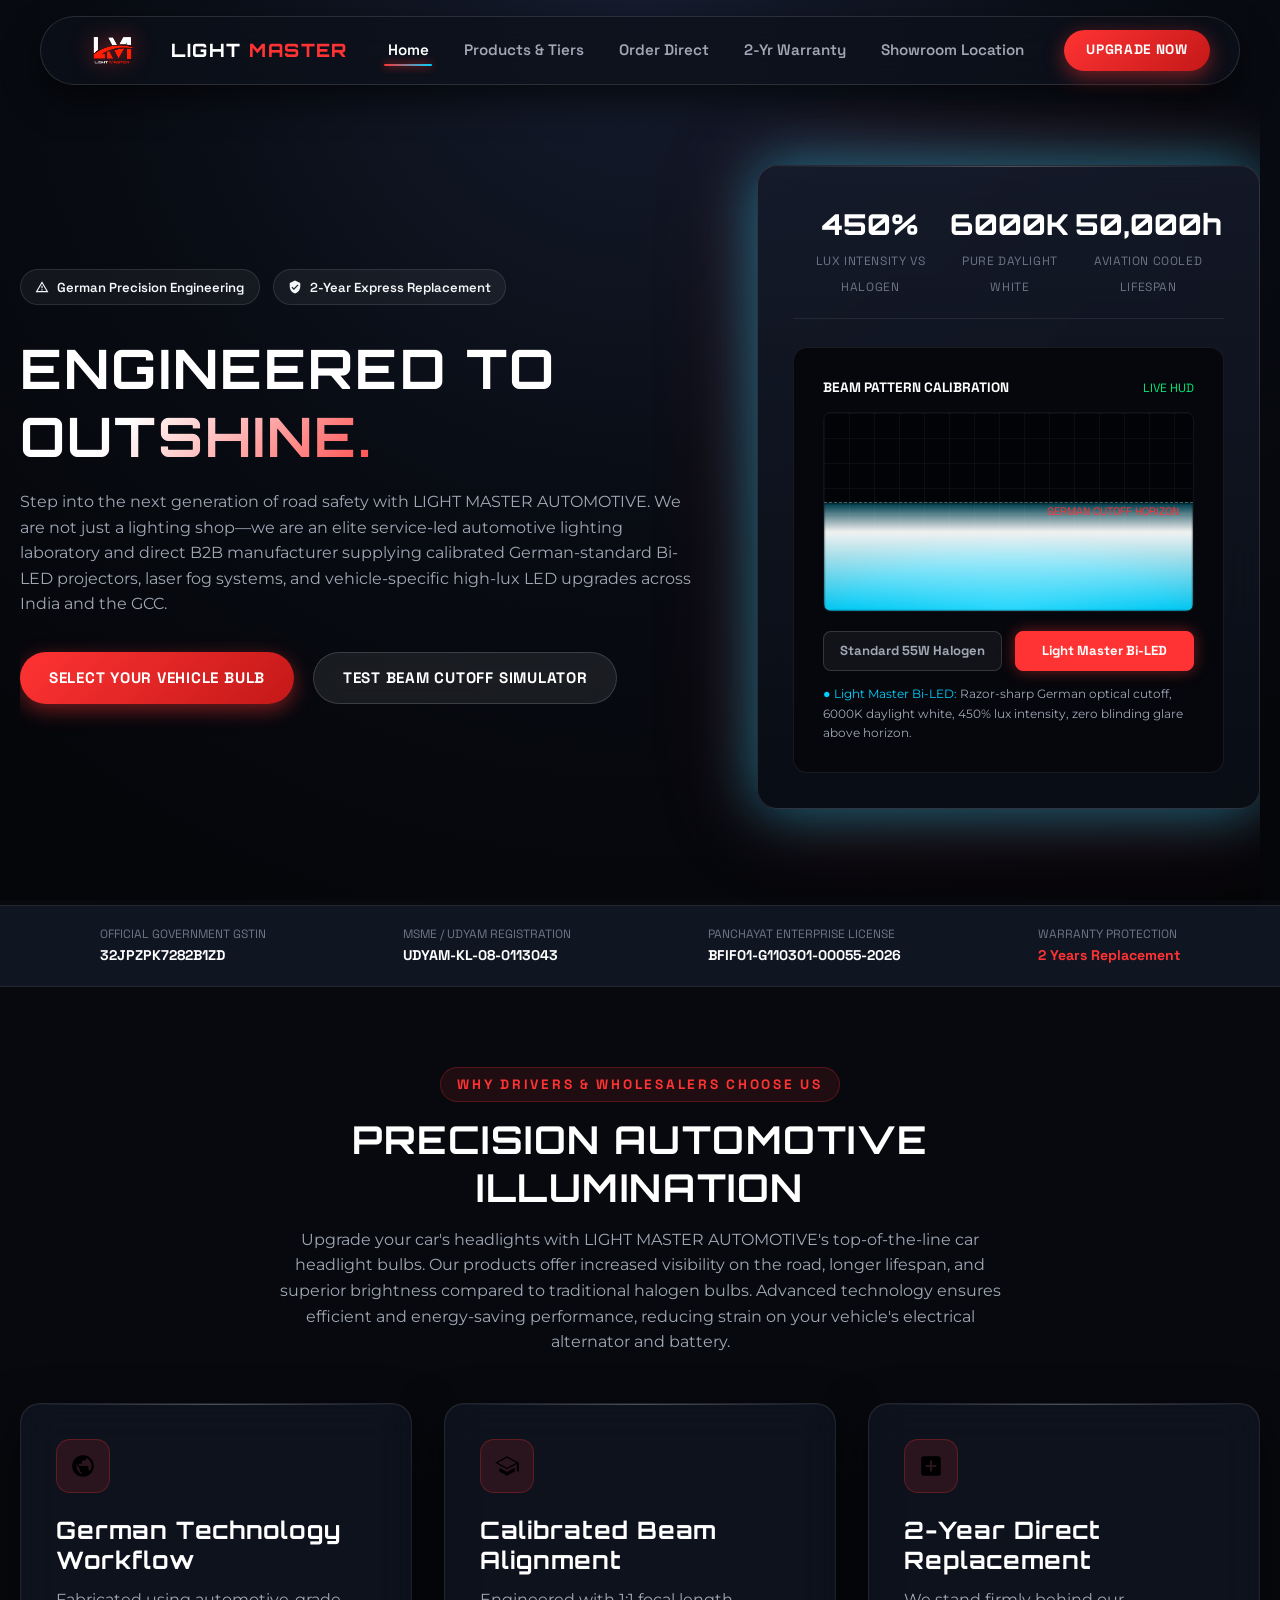
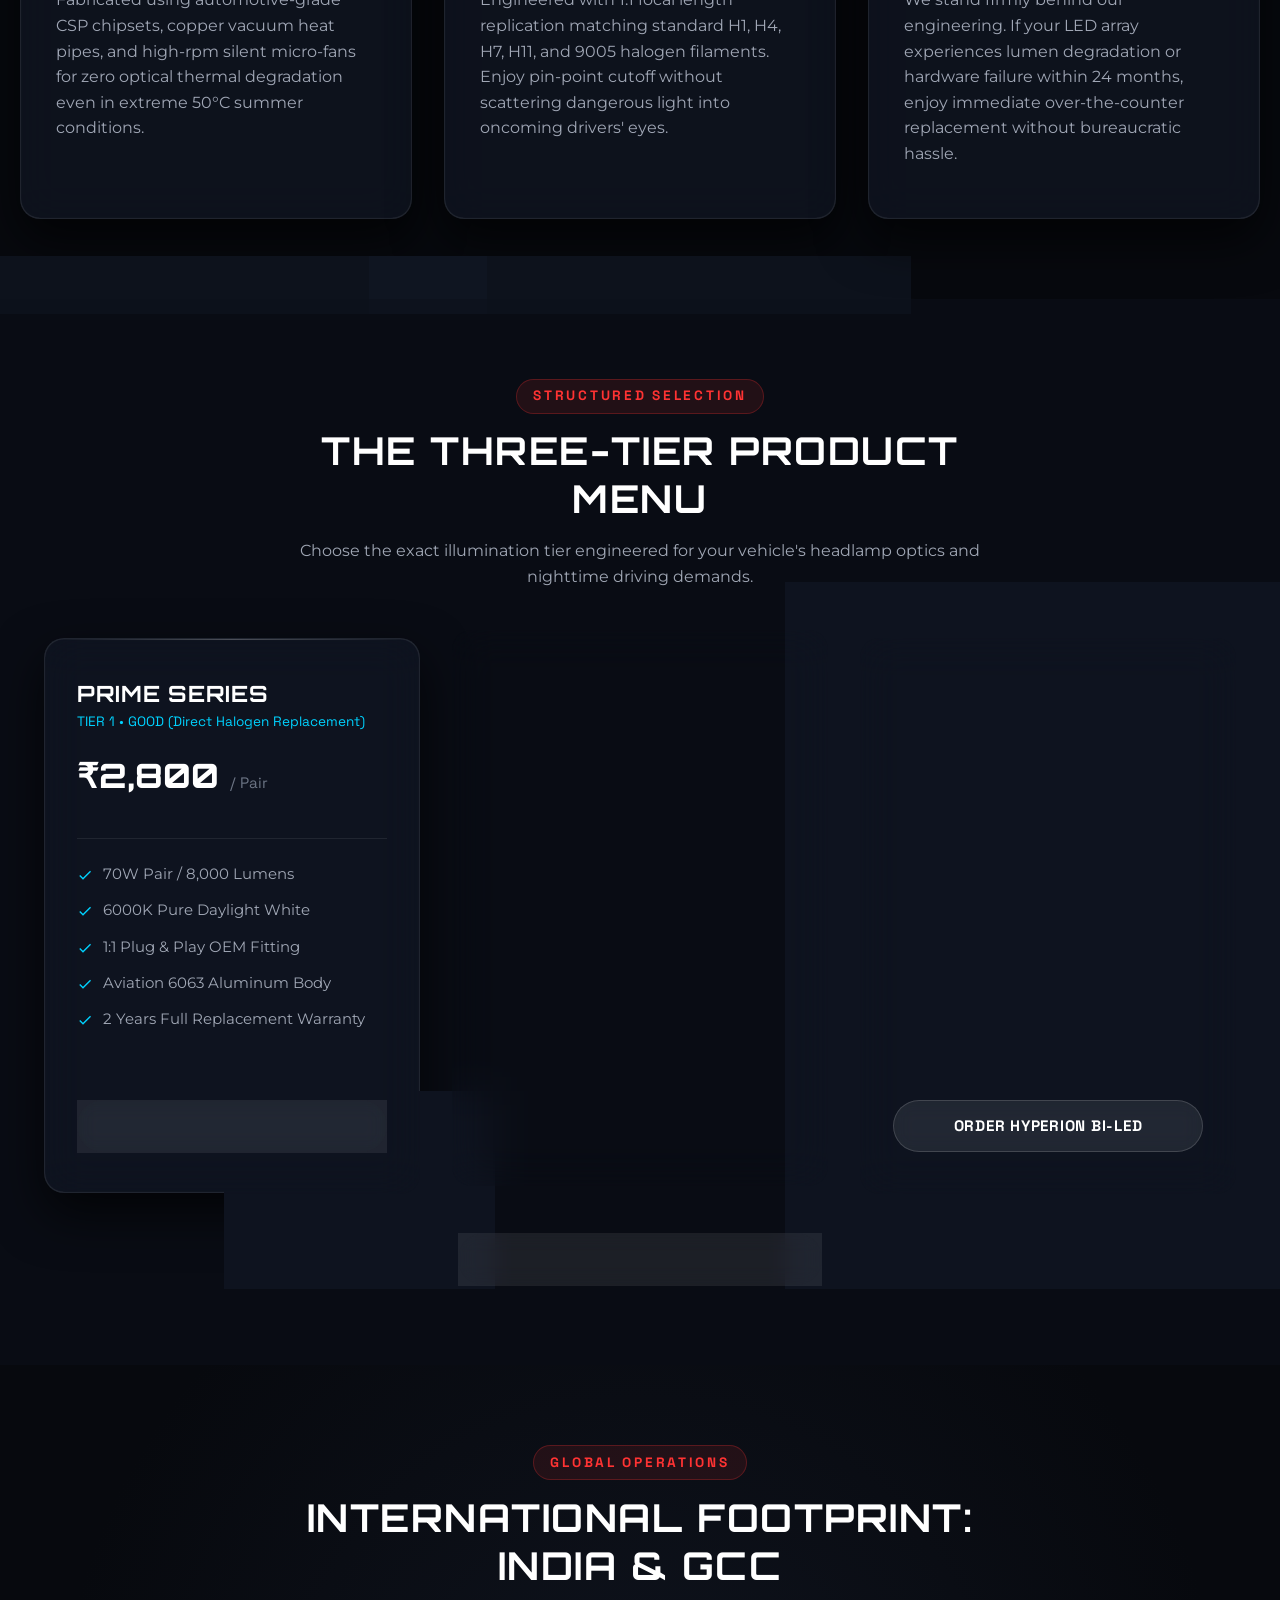
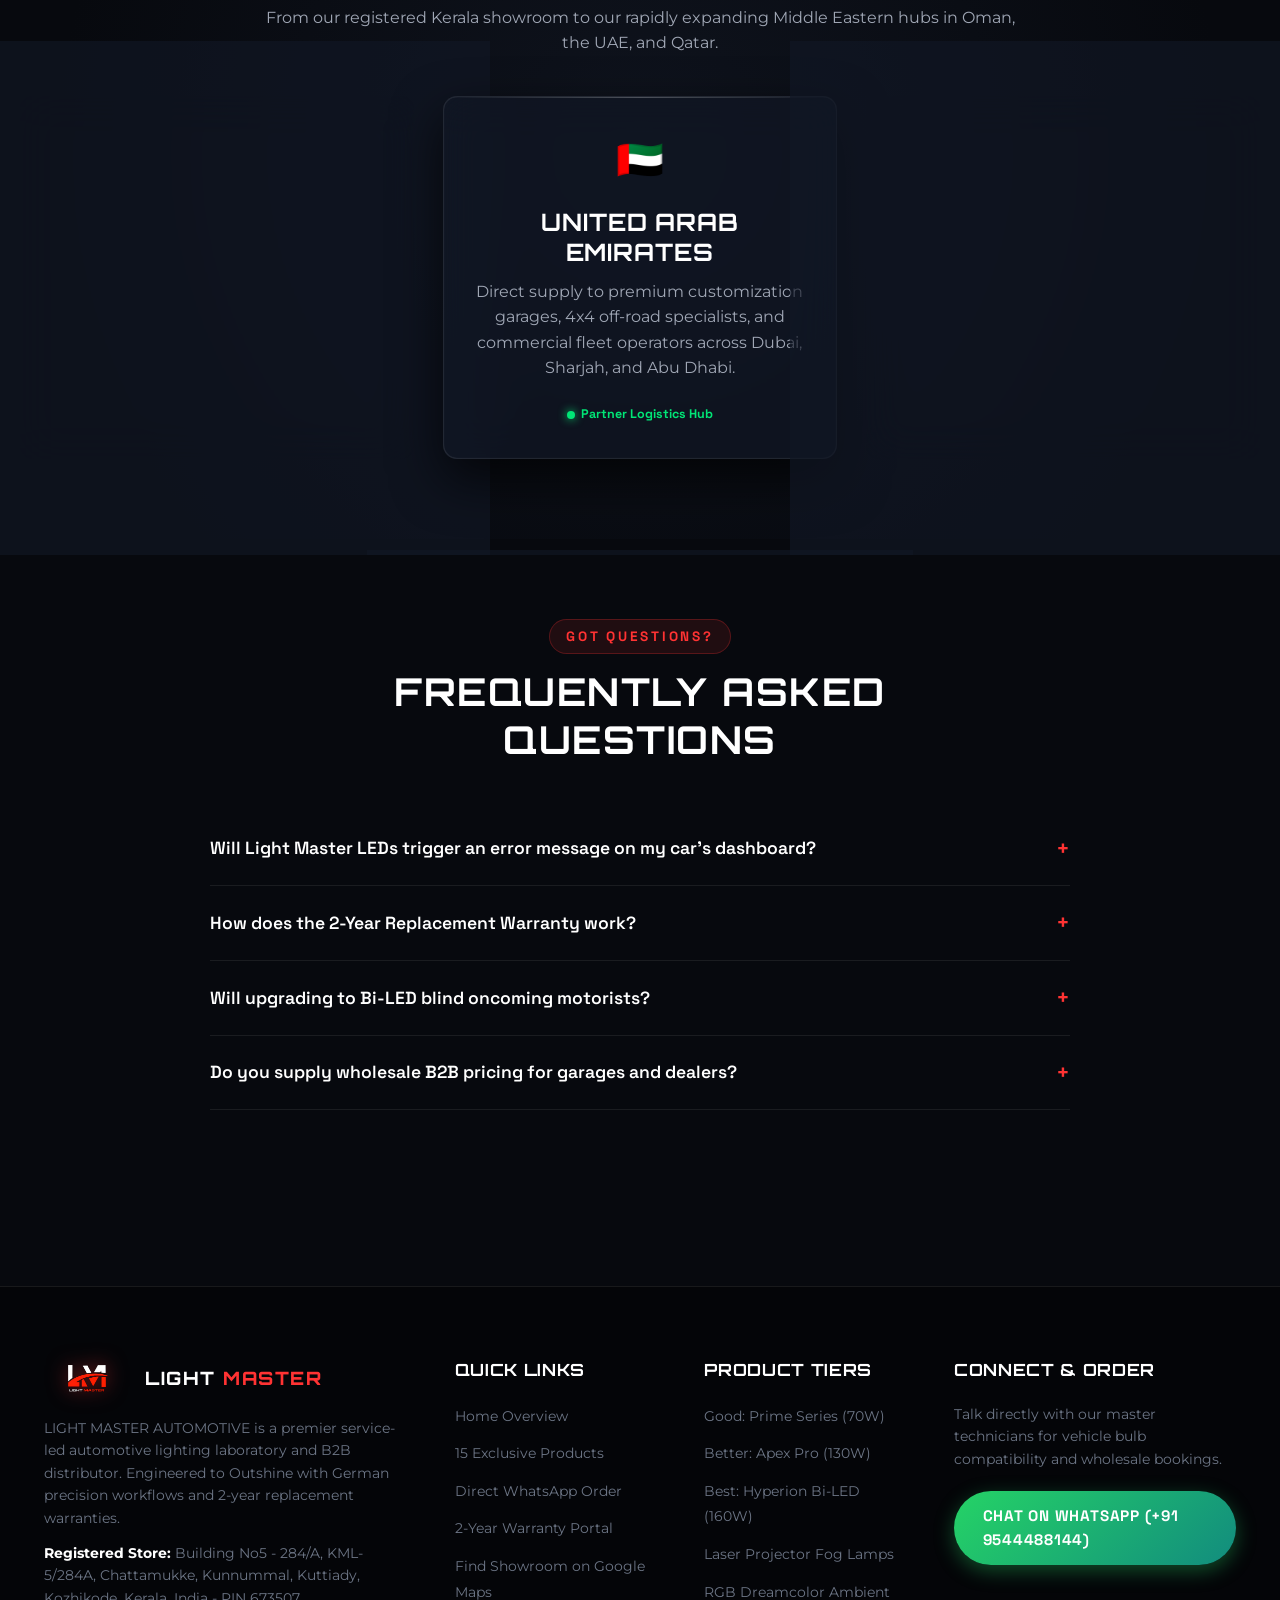
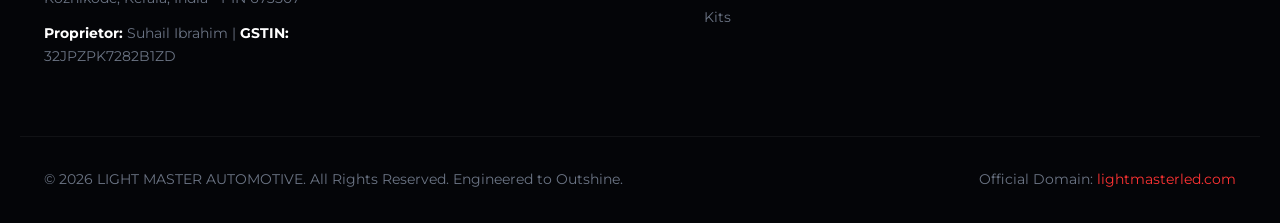
==== index.html @ 0c8bbb35 "Add files via upload" ====
<!DOCTYPE html>
<html lang="en">
<head>
  <meta charset="UTF-8">
  <meta name="viewport" content="width=device-width, initial-scale=1.0">
  <title>Light Master Automotive | German Tech LED Headlights</title>
  <meta name="description" content="Light Master Automotive: German engineered Bi-LED headlights, projector fog lamps, and premium LED upgrades with 2-year replacement warranty. India & GCC.">
  <link rel="canonical" href="https://lightmasterled.com/">
  
  <!-- Open Graph / Meta -->
  <meta property="og:type" content="website">
  <meta property="og:url" content="https://lightmasterled.com/">
  <meta property="og:title" content="Light Master Automotive | German Tech LED Headlights">
  <meta property="og:description" content="Engineered to Outshine: Premium Bi-LED projectors, laser fog lamps, and automotive lighting showroom. 2-Year replacement warranty.">
  <meta property="og:image" content="images/logo.png">

  <!-- Schema.org AutomotiveBusiness JSON-LD -->
  <script type="application/ld+json">
  {
    "@context": "https://schema.org",
    "@type": "AutoPartsStore",
    "name": "Light Master Automotive",
    "image": "https://lightmasterled.com/images/logo.png",
    "@id": "https://lightmasterled.com/",
    "url": "https://lightmasterled.com/",
    "telephone": "+919544488144",
    "priceRange": "₹₹",
    "address": {
      "@type": "PostalAddress",
      "streetAddress": "Building No5 - 284/A, KML-5/284A, Chattamukke, Kunnummal",
      "addressLocality": "Kuttiady, Kozhikode",
      "addressRegion": "Kerala",
      "postalCode": "673507",
      "addressCountry": "IN"
    },
    "geo": {
      "@type": "GeoCoordinates",
      "latitude": 11.6601,
      "longitude": 75.7661
    },
    "hasMap": "https://maps.app.goo.gl/GedXwETA6AHzG5QW9",
    "founder": {
      "@type": "Person",
      "name": "Suhail Ibrahim"
    },
    "taxID": "32JPZPK7282B1ZD",
    "areaServed": ["IN", "OM", "AE", "QA"]
  }
  </script>

  <link rel="stylesheet" href="css/style.css">
</head>
<body>

  <!-- Sticky Glassmorphic Header Navigation -->
  <header class="site-header">
    <div class="nav-dock">
      <a href="index.html" class="brand-wrapper" title="Light Master Automotive Homepage">
        <img src="images/logo.png" alt="Light Master Automotive Logo" class="brand-logo-img">
        <span class="brand-name">LIGHT <span>MASTER</span></span>
      </a>

      <button class="mobile-menu-toggle" aria-label="Toggle Navigation Menu">☰</button>

      <ul class="nav-links">
        <li><a href="index.html" class="nav-link active">Home</a></li>
        <li><a href="products.html" class="nav-link">Products & Tiers</a></li>
        <li><a href="purchase.html" class="nav-link">Order Direct</a></li>
        <li><a href="warranty.html" class="nav-link">2-Yr Warranty</a></li>
        <li><a href="https://maps.app.goo.gl/GedXwETA6AHzG5QW9" target="_blank" rel="noopener" class="nav-link">Showroom Location</a></li>
      </ul>

      <div class="nav-actions">
        <a href="purchase.html" class="btn btn-primary" style="padding: 0.6rem 1.4rem; font-size: 0.85rem;">Upgrade Now</a>
      </div>
    </div>
  </header>

  <main>
    <!-- Hero Section -->
    <section class="hero-section container">
      <div class="hero-grid">
        <div class="hero-content">
          <div class="hero-badge-row">
            <span class="tech-badge">
              <svg viewBox="0 0 24 24"><path d="M12 2L1 21h22L12 2zm0 3.99L19.53 19H4.47L12 5.99zM11 10v4h2v-4h-2zm0 6v2h2v-2h-2z"/></svg>
              German Precision Engineering
            </span>
            <span class="tech-badge">
              <svg viewBox="0 0 24 24"><path d="M12 1L3 5v6c0 5.55 3.84 10.74 9 12 5.16-1.26 9-6.45 9-12V5l-9-4zm-2 16l-4-4 1.41-1.41L10 14.17l6.59-6.59L18 9l-8 8z"/></svg>
              2-Year Express Replacement
            </span>
          </div>
          <h1>ENGINEERED TO <span>OUTSHINE.</span></h1>
          <p>
            Step into the next generation of road safety with LIGHT MASTER AUTOMOTIVE. We are not just a lighting shop—we are an elite service-led automotive lighting laboratory and direct B2B manufacturer supplying calibrated German-standard Bi-LED projectors, laser fog systems, and vehicle-specific high-lux LED upgrades across India and the GCC.
          </p>
          <div class="hero-actions">
            <a href="purchase.html" class="btn btn-primary">Select Your Vehicle Bulb</a>
            <a href="#simulator" class="btn btn-secondary">Test Beam Cutoff Simulator</a>
          </div>
        </div>

        <!-- Car Lighting Interactive Simulation Pod -->
        <div class="hero-visual" id="simulator">
          <div class="car-dashboard-pod mac-window-frame">
            <div class="gauge-row">
              <div class="gauge-item">
                <span class="gauge-value text-accent">450%</span>
                <span class="gauge-label">Lux Intensity vs Halogen</span>
              </div>
              <div class="gauge-item">
                <span class="gauge-value text-cyan">6000K</span>
                <span class="gauge-label">Pure Daylight White</span>
              </div>
              <div class="gauge-item">
                <span class="gauge-value text-gold">50,000h</span>
                <span class="gauge-label">Aviation Cooled Lifespan</span>
              </div>
            </div>

            <div class="simulator-box">
              <div style="display:flex; justify-content:space-between; align-items:center; margin-bottom: 0.8rem;">
                <span style="font-family: var(--font-accent); font-size: 0.85rem; font-weight:700; color: #fff;">BEAM PATTERN CALIBRATION</span>
                <span style="font-family: var(--font-accent); font-size: 0.75rem; color: var(--accent-green);">LIVE HUD</span>
              </div>
              
              <div class="sim-display">
                <div class="road-grid"></div>
                <div id="beamEffect" class="beam-light-effect beam-biled"></div>
                <div class="sim-hud-line">
                  <span class="sim-hud-label">GERMAN CUTOFF HORIZON</span>
                </div>
              </div>

              <div class="sim-controls">
                <button type="button" class="sim-btn" id="btnHalogen">Standard 55W Halogen</button>
                <button type="button" class="sim-btn active" id="btnBiLed">Light Master Bi-LED</button>
              </div>
              <p id="beamStatusText" style="font-size: 0.78rem; margin-top: 0.8rem; margin-bottom: 0;">
                <span style="color:#00d2ff">● Light Master Bi-LED:</span> Razor-sharp German optical cutoff, 6000K daylight white, 450% lux intensity, zero blinding glare above horizon.
              </p>
            </div>
          </div>
        </div>
      </div>
    </section>

    <!-- Business Verification / Credential Trust Bar -->
    <section class="trust-bar">
      <div class="container trust-flex">
        <div class="trust-item">
          <div>
            <span class="trust-badge-label">OFFICIAL GOVERNMENT GSTIN</span>
            <span class="trust-badge-val">32JPZPK7282B1ZD</span>
          </div>
        </div>
        <div class="trust-item">
          <div>
            <span class="trust-badge-label">MSME / UDYAM REGISTRATION</span>
            <span class="trust-badge-val">UDYAM-KL-08-0113043</span>
          </div>
        </div>
        <div class="trust-item">
          <div>
            <span class="trust-badge-label">PANCHAYAT ENTERPRISE LICENSE</span>
            <span class="trust-badge-val">BFIF01-G110301-00055-2026</span>
          </div>
        </div>
        <div class="trust-item">
          <div>
            <span class="trust-badge-label">WARRANTY PROTECTION</span>
            <span class="trust-badge-val" style="color:var(--accent-red)">2 Years Replacement</span>
          </div>
        </div>
      </div>
    </section>

    <!-- Core Value Propositions -->
    <section class="section container">
      <div class="text-center" style="max-width: 750px; margin: 0 auto;">
        <span class="tagline-accent">Why Drivers & Wholesalers Choose Us</span>
        <h2>PRECISION AUTOMOTIVE ILLUMINATION</h2>
        <p>
          Upgrade your car's headlights with LIGHT MASTER AUTOMOTIVE's top-of-the-line car headlight bulbs. Our products offer increased visibility on the road, longer lifespan, and superior brightness compared to traditional halogen bulbs. Advanced technology ensures efficient and energy-saving performance, reducing strain on your vehicle's electrical alternator and battery.
        </p>
      </div>

      <div class="feature-grid">
        <div class="feature-card mac-window-frame">
          <div class="feature-icon-box">
            <svg viewBox="0 0 24 24"><path d="M12 2C6.48 2 2 6.48 2 12s4.48 10 10 10 10-4.48 10-10S17.52 2 12 2zm1 17.93c-3.95-.49-7-3.85-7-7.93 0-.62.08-1.21.21-1.79L9 15v1c0 1.1.9 2 2 2v1.93zm6.9-2.54c-.26-.81-1-1.39-1.9-1.39h-1v-3c0-.55-.45-1-1-1H8v-2h2c.55 0 1-.45 1-1V7h2c1.1 0 2-.9 2-2v-.41c2.93 1.19 5 4.06 5 7.41 0 2.08-.8 3.97-2.1 5.39z"/></svg>
          </div>
          <h3>German Technology Workflow</h3>
          <p>Fabricated using automotive-grade CSP chipsets, copper vacuum heat pipes, and high-rpm silent micro-fans for zero optical thermal degradation even in extreme 50°C summer conditions.</p>
        </div>

        <div class="feature-card mac-window-frame">
          <div class="feature-icon-box">
            <svg viewBox="0 0 24 24"><path d="M12 3L1 9l11 6 9-4.91V17h2V9L12 3zM3.45 9L12 4.33 20.55 9 12 13.67 3.45 9zM5 13.5v3.47L12 21l7-4.03V13.5L12 17.5 5 13.5z"/></svg>
          </div>
          <h3>Calibrated Beam Alignment</h3>
          <p>Engineered with 1:1 focal length replication matching standard H1, H4, H7, H11, and 9005 halogen filaments. Enjoy pin-point cutoff without scattering dangerous light into oncoming drivers' eyes.</p>
        </div>

        <div class="feature-card mac-window-frame">
          <div class="feature-icon-box">
            <svg viewBox="0 0 24 24"><path d="M19 3H5c-1.11 0-2 .9-2 2v14c0 1.1.89 2 2 2h14c1.1 0 2-.9 2-2V5c0-1.1-.9-2-2-2zm-2 10h-4v4h-2v-4H7v-2h4V7h2v4h4v2z"/></svg>
          </div>
          <h3>2-Year Direct Replacement</h3>
          <p>We stand firmly behind our engineering. If your LED array experiences lumen degradation or hardware failure within 24 months, enjoy immediate over-the-counter replacement without bureaucratic hassle.</p>
        </div>
      </div>
    </section>

    <!-- Three-Tier Menu Architecture Preview -->
    <section class="section" style="background: rgba(13, 17, 26, 0.5);">
      <div class="container">
        <div class="text-center" style="max-width: 750px; margin: 0 auto;">
          <span class="tagline-accent">Structured Selection</span>
          <h2>THE THREE-TIER PRODUCT MENU</h2>
          <p>Choose the exact illumination tier engineered for your vehicle's headlamp optics and nighttime driving demands.</p>
        </div>

        <div class="tier-grid">
          <!-- Tier 1: Good -->
          <div class="tier-card mac-window-frame">
            <div class="tier-header">
              <h3 class="tier-title">PRIME SERIES</h3>
              <div class="tier-subtitle">TIER 1 • GOOD (Direct Halogen Replacement)</div>
              <div class="tier-price">₹2,800 <span>/ Pair</span></div>
            </div>
            <ul class="tier-features">
              <li><svg viewBox="0 0 24 24"><path d="M9 16.17L4.83 12l-1.42 1.41L9 19 21 7l-1.41-1.41z"/></svg> 70W Pair / 8,000 Lumens</li>
              <li><svg viewBox="0 0 24 24"><path d="M9 16.17L4.83 12l-1.42 1.41L9 19 21 7l-1.41-1.41z"/></svg> 6000K Pure Daylight White</li>
              <li><svg viewBox="0 0 24 24"><path d="M9 16.17L4.83 12l-1.42 1.41L9 19 21 7l-1.41-1.41z"/></svg> 1:1 Plug & Play OEM Fitting</li>
              <li><svg viewBox="0 0 24 24"><path d="M9 16.17L4.83 12l-1.42 1.41L9 19 21 7l-1.41-1.41z"/></svg> Aviation 6063 Aluminum Body</li>
              <li><svg viewBox="0 0 24 24"><path d="M9 16.17L4.83 12l-1.42 1.41L9 19 21 7l-1.41-1.41z"/></svg> 2 Years Full Replacement Warranty</li>
            </ul>
            <a href="purchase.html?tier=PrimeSeries" class="btn btn-secondary btn-full">Order Prime Series</a>
          </div>

          <!-- Tier 2: Better (Featured) -->
          <div class="tier-card mac-window-frame featured">
            <div class="tier-badge">Most Popular Upgrade</div>
            <div class="tier-header">
              <h3 class="tier-title">APEX PRO SERIES</h3>
              <div class="tier-subtitle">TIER 2 • BETTER (High-Power Highway Touring)</div>
              <div class="tier-price">₹4,600 <span>/ Pair</span></div>
            </div>
            <ul class="tier-features">
              <li><svg viewBox="0 0 24 24"><path d="M9 16.17L4.83 12l-1.42 1.41L9 19 21 7l-1.41-1.41z"/></svg> 130W Pair / 18,000 Lumens</li>
              <li><svg viewBox="0 0 24 24"><path d="M9 16.17L4.83 12l-1.42 1.41L9 19 21 7l-1.41-1.41z"/></svg> Dual Copper Vacuum Heat Pipes</li>
              <li><svg viewBox="0 0 24 24"><path d="M9 16.17L4.83 12l-1.42 1.41L9 19 21 7l-1.41-1.41z"/></svg> Integrated Intelligent CANBUS Decoder</li>
              <li><svg viewBox="0 0 24 24"><path d="M9 16.17L4.83 12l-1.42 1.41L9 19 21 7l-1.41-1.41z"/></svg> 12,000 RPM Hydraulic Turbo Fan</li>
              <li><svg viewBox="0 0 24 24"><path d="M9 16.17L4.83 12l-1.42 1.41L9 19 21 7l-1.41-1.41z"/></svg> 2 Years Full Replacement Warranty</li>
            </ul>
            <a href="purchase.html?tier=ApexPro" class="btn btn-primary btn-full">Order Apex Pro</a>
          </div>

          <!-- Tier 3: Best -->
          <div class="tier-card mac-window-frame">
            <div class="tier-header">
              <h3 class="tier-title">HYPERION BI-LED</h3>
              <div class="tier-subtitle">TIER 3 • BEST (Laser Projector Architecture)</div>
              <div class="tier-price">₹9,800 <span>/ Complete Kit</span></div>
            </div>
            <ul class="tier-features">
              <li><svg viewBox="0 0 24 24"><path d="M9 16.17L4.83 12l-1.42 1.41L9 19 21 7l-1.41-1.41z"/></svg> 3.0" Optical HD Glass Projector Lens</li>
              <li><svg viewBox="0 0 24 24"><path d="M9 16.17L4.83 12l-1.42 1.41L9 19 21 7l-1.41-1.41z"/></svg> 160W Dual Core German Matrix Chips</li>
              <li><svg viewBox="0 0 24 24"><path d="M9 16.17L4.83 12l-1.42 1.41L9 19 21 7l-1.41-1.41z"/></svg> 700m Laser Auxiliary High-Beam Throw</li>
              <li><svg viewBox="0 0 24 24"><path d="M9 16.17L4.83 12l-1.42 1.41L9 19 21 7l-1.41-1.41z"/></svg> Instant Solenoid High/Low Switching</li>
              <li><svg viewBox="0 0 24 24"><path d="M9 16.17L4.83 12l-1.42 1.41L9 19 21 7l-1.41-1.41z"/></svg> 2 Years Full Replacement Warranty</li>
            </ul>
            <a href="purchase.html?tier=HyperionBiLed" class="btn btn-secondary btn-full">Order Hyperion Bi-LED</a>
          </div>
        </div>

        <div class="text-center" style="margin-top: 2.5rem;">
          <a href="products.html" class="btn btn-secondary">Explore All 15 Catalog Products →</a>
        </div>
      </div>
    </section>

    <!-- GCC International Footprint & Expansion -->
    <section class="section container gcc-map-section">
      <div class="text-center" style="max-width: 750px; margin: 0 auto;">
        <span class="tagline-accent">Global Operations</span>
        <h2>INTERNATIONAL FOOTPRINT: INDIA & GCC</h2>
        <p>From our registered Kerala showroom to our rapidly expanding Middle Eastern hubs in Oman, the UAE, and Qatar.</p>
      </div>

      <div class="gcc-grid">
        <div class="gcc-card mac-window-frame">
          <div class="gcc-flag">🇴🇲</div>
          <h3>OMAN (SULTANATE)</h3>
          <p>Our foundational GCC market entry hub. Supplying regional desert-condition tested LED kits and Bi-LED projector retrofit assemblies to Muscat, Sohar, and Salalah distributors.</p>
          <div class="gcc-status"><span class="pulse-dot"></span> Active Distribution Network</div>
        </div>

        <div class="gcc-card mac-window-frame">
          <div class="gcc-flag">🇦🇪</div>
          <h3>UNITED ARAB EMIRATES</h3>
          <p>Direct supply to premium customization garages, 4x4 off-road specialists, and commercial fleet operators across Dubai, Sharjah, and Abu Dhabi.</p>
          <div class="gcc-status"><span class="pulse-dot"></span> Partner Logistics Hub</div>
        </div>

        <div class="gcc-card mac-window-frame">
          <div class="gcc-flag">🇶🇦</div>
          <h3>STATE OF QATAR</h3>
          <p>Expanding wholesale automotive lighting tier supply for SUVs, high-temperature resistance headlight retrofits, and dealership network requirements across Doha.</p>
          <div class="gcc-status"><span class="pulse-dot"></span> Rapid Growth Market</div>
        </div>
      </div>
    </section>

    <!-- Interactive FAQ Accordion -->
    <section class="section container">
      <div class="text-center" style="max-width: 700px; margin: 0 auto;">
        <span class="tagline-accent">Got Questions?</span>
        <h2>FREQUENTLY ASKED QUESTIONS</h2>
      </div>

      <div class="accordion-wrapper">
        <div class="accordion-item">
          <button class="accordion-header">
            Will Light Master LEDs trigger an error message on my car's dashboard?
            <span class="accordion-icon">+</span>
          </button>
          <div class="accordion-content">
            <p>No. All Light Master bulbs and Bi-LED modules come equipped with advanced intelligent CANBUS micro-decoders that mimic OEM electrical resistance. This prevents bulb-out warning lights, dashboard error codes, and high-frequency flicker on European, Japanese, Korean, and Indian vehicle electronics.</p>
          </div>
        </div>

        <div class="accordion-item">
          <button class="accordion-header">
            How does the 2-Year Replacement Warranty work?
            <span class="accordion-icon">+</span>
          </button>
          <div class="accordion-content">
            <p>We provide a direct written 2-year express replacement guarantee. If a bulb or projector module fails, flickers, or suffers diode degradation within 24 months of invoice date, submit your claim via our online portal or WhatsApp (+91 9544488144), and we will immediately process a replacement unit.</p>
          </div>
        </div>

        <div class="accordion-item">
          <button class="accordion-header">
            Will upgrading to Bi-LED blind oncoming motorists?
            <span class="accordion-icon">+</span>
          </button>
          <div class="accordion-content">
            <p>Absolutely not. Unlike cheap aftermarket bulbs that spray uncollimated light, Light Master Bi-LED projectors feature precision-engineered German optical cutoff shields. 100% of the light is focused on the asphalt, road markers, and peripheral curbs, leaving the opposing lane in complete darkness.</p>
          </div>
        </div>

        <div class="accordion-item">
          <button class="accordion-header">
            Do you supply wholesale B2B pricing for garages and dealers?
            <span class="accordion-icon">+</span>
          </button>
          <div class="accordion-content">
            <p>Yes. As a registered Indian enterprise (GSTIN: 32JPZPK7282B1ZD) and direct manufacturer-distributor, we supply custom wholesale price matrices, shop display demo fixtures, and white-label OEM contracts for registered workshops across India and GCC territories.</p>
          </div>
        </div>
      </div>
    </section>
  </main>

  <!-- Global Footer -->
  <footer class="site-footer">
    <div class="container footer-grid">
      <div class="footer-col">
        <div class="brand-wrapper" style="margin-bottom: 1.2rem;">
          <img src="images/logo.png" alt="Light Master Logo" class="brand-logo-img">
          <span class="brand-name">LIGHT <span>MASTER</span></span>
        </div>
        <p class="footer-info-text">
          LIGHT MASTER AUTOMOTIVE is a premier service-led automotive lighting laboratory and B2B distributor. Engineered to Outshine with German precision workflows and 2-year replacement warranties.
        </p>
        <p class="footer-info-text">
          <strong style="color:#fff">Registered Store:</strong> Building No5 - 284/A, KML-5/284A, Chattamukke, Kunnummal, Kuttiady, Kozhikode, Kerala, India - PIN 673507
        </p>
        <p class="footer-info-text">
          <strong style="color:#fff">Proprietor:</strong> Suhail Ibrahim | <strong style="color:#fff">GSTIN:</strong> 32JPZPK7282B1ZD
        </p>
      </div>

      <div class="footer-col">
        <h4>QUICK LINKS</h4>
        <ul class="footer-links">
          <li><a href="index.html">Home Overview</a></li>
          <li><a href="products.html">15 Exclusive Products</a></li>
          <li><a href="purchase.html">Direct WhatsApp Order</a></li>
          <li><a href="warranty.html">2-Year Warranty Portal</a></li>
          <li><a href="https://maps.app.goo.gl/GedXwETA6AHzG5QW9" target="_blank" rel="noopener">Find Showroom on Google Maps</a></li>
        </ul>
      </div>

      <div class="footer-col">
        <h4>PRODUCT TIERS</h4>
        <ul class="footer-links">
          <li><a href="products.html#tier1">Good: Prime Series (70W)</a></li>
          <li><a href="products.html#tier2">Better: Apex Pro (130W)</a></li>
          <li><a href="products.html#tier3">Best: Hyperion Bi-LED (160W)</a></li>
          <li><a href="products.html#fog">Laser Projector Fog Lamps</a></li>
          <li><a href="products.html#ambient">RGB Dreamcolor Ambient Kits</a></li>
        </ul>
      </div>

      <div class="footer-col">
        <h4>CONNECT & ORDER</h4>
        <p class="footer-info-text">Talk directly with our master technicians for vehicle bulb compatibility and wholesale bookings.</p>
        <a href="https://wa.me/919544488144?text=Hello%20Light%20Master%20Automotive,%20I%20want%20to%20inquire%20about%20LED%20upgrades." target="_blank" rel="noopener" class="btn btn-whatsapp" style="margin-top: 0.5rem;">
          Chat on WhatsApp (+91 9544488144)
        </a>
      </div>
    </div>

    <div class="container footer-bottom">
      <div>© 2026 LIGHT MASTER AUTOMOTIVE. All Rights Reserved. Engineered to Outshine.</div>
      <div>Official Domain: <a href="https://lightmasterled.com/" style="color:var(--accent-red)">lightmasterled.com</a></div>
    </div>
  </footer>

  <script src="js/main.js"></script>
</body>
</html>
---- css/style.css ----
/* ==========================================================================
   LIGHT MASTER AUTOMOTIVE - MASTER STYLESHEET
   Design System: Apple macOS-inspired Automotive Dark Glassmorphism
   Fonts: Orbitron (Headings), Montserrat (Body), Space Grotesk (Accent/Labels)
   ========================================================================== */

@import url('https://fonts.googleapis.com/css2?family=Montserrat:ital,wght@0,300;0,400;0,500;0,600;0,700;1,400&family=Orbitron:wght@500;600;700;800;900&family=Space+Grotesk:wght@400;500;600;700&display=swap');

:root {
  --bg-primary: #07090e;
  --bg-secondary: #0d111a;
  --bg-card: rgba(18, 24, 38, 0.65);
  --bg-card-hover: rgba(26, 34, 52, 0.85);
  --glass-surface: rgba(255, 255, 255, 0.04);
  --glass-border: rgba(255, 255, 255, 0.08);
  --glass-border-bright: rgba(255, 59, 48, 0.4);
  --glass-blur: blur(20px);
  
  --accent-red: #ff3333;
  --accent-red-glow: rgba(255, 51, 51, 0.45);
  --accent-cyan: #00d2ff;
  --accent-cyan-glow: rgba(0, 210, 255, 0.4);
  --accent-amber: #ffaa00;
  --accent-green: #00e676;
  
  --text-main: #f5f6fa;
  --text-secondary: #a0a7b5;
  --text-muted: #6c7585;
  --text-white: #ffffff;
  
  --font-heading: 'Orbitron', -apple-system, BlinkMacSystemFont, sans-serif;
  --font-body: 'Montserrat', -apple-system, BlinkMacSystemFont, sans-serif;
  --font-accent: 'Space Grotesk', -apple-system, BlinkMacSystemFont, sans-serif;
  
  --radius-sm: 8px;
  --radius-md: 14px;
  --radius-lg: 20px;
  --radius-pill: 9999px;
  
  --shadow-dock: 0 20px 50px rgba(0, 0, 0, 0.7), 0 0 1px rgba(255, 255, 255, 0.15) inset;
  --shadow-card: 0 12px 30px rgba(0, 0, 0, 0.45), 0 1px 0 rgba(255, 255, 255, 0.08) inset;
  --shadow-glow: 0 0 30px var(--accent-red-glow);
  --transition: all 0.3s cubic-bezier(0.16, 1, 0.3, 1);
}

/* Reset & Box Sizing */
*, *::before, *::after {
  box-sizing: border-box;
  margin: 0;
  padding: 0;
}

html {
  scroll-behavior: smooth;
  font-size: 16px;
  background-color: var(--bg-primary);
  color: var(--text-main);
}

body {
  font-family: var(--font-body);
  background: radial-gradient(circle at 50% 0%, #151c2e 0%, #080b12 50%, #040508 100%);
  background-attachment: fixed;
  color: var(--text-main);
  line-height: 1.6;
  overflow-x: hidden;
  min-height: 100vh;
  -webkit-font-smoothing: antialiased;
}

/* Headings & Typography */
h1, h2, h3, h4, .brand-title {
  font-family: var(--font-heading);
  letter-spacing: 0.04em;
  font-weight: 700;
  color: var(--text-white);
  line-height: 1.25;
}

h1 {
  font-size: clamp(2rem, 4.5vw, 3.4rem);
  margin-bottom: 1.2rem;
  text-transform: uppercase;
}

h2 {
  font-size: clamp(1.6rem, 3.2vw, 2.4rem);
  margin-bottom: 1rem;
}

h3 {
  font-size: clamp(1.2rem, 2.2vw, 1.5rem);
  margin-bottom: 0.75rem;
}

p {
  color: var(--text-secondary);
  font-size: 1rem;
  margin-bottom: 1rem;
}

a {
  color: inherit;
  text-decoration: none;
  transition: var(--transition);
}

img {
  max-width: 100%;
  height: auto;
  display: block;
}

/* Layout Utilities */
.container {
  width: 100%;
  max-width: 1240px;
  margin: 0 auto;
  padding: 0 1.5rem;
}

.section {
  padding: 5rem 0;
  position: relative;
}

.text-center { text-align: center; }
.text-left { text-align: left; }
.text-right { text-align: right; }
.text-accent { color: var(--accent-red); }
.text-cyan { color: var(--accent-cyan); }
.text-gold { color: var(--accent-amber); }

.tagline-accent {
  font-family: var(--font-accent);
  text-transform: uppercase;
  font-size: 0.85rem;
  letter-spacing: 0.2em;
  color: var(--accent-red);
  font-weight: 700;
  display: inline-block;
  margin-bottom: 0.8rem;
  background: rgba(255, 51, 51, 0.1);
  padding: 0.35rem 1rem;
  border-radius: var(--radius-pill);
  border: 1px solid rgba(255, 51, 51, 0.25);
}

/* Mac Glassmorphism Frame (Automotive Styled - No buttons) */
.mac-window-frame {
  background: var(--bg-card);
  backdrop-filter: var(--glass-blur);
  -webkit-backdrop-filter: var(--glass-blur);
  border: 1px solid var(--glass-border);
  border-radius: var(--radius-lg);
  box-shadow: var(--shadow-dock);
  position: relative;
  overflow: hidden;
  transition: var(--transition);
}

.mac-window-frame::before {
  content: '';
  position: absolute;
  top: 0;
  left: 0;
  right: 0;
  height: 1px;
  background: linear-gradient(90deg, transparent, rgba(255, 255, 255, 0.25), transparent);
}

.mac-window-frame:hover {
  border-color: rgba(255, 255, 255, 0.18);
  box-shadow: 0 25px 50px rgba(0, 0, 0, 0.8), 0 0 25px rgba(255, 51, 51, 0.12);
}

/* Navbar / Sticky Glass Header */
.site-header {
  position: sticky;
  top: 1rem;
  z-index: 1000;
  padding: 0 1.5rem;
  margin-bottom: 2rem;
}

.nav-dock {
  max-width: 1200px;
  margin: 0 auto;
  display: flex;
  align-items: center;
  justify-content: space-between;
  padding: 0.8rem 1.8rem;
  background: rgba(13, 17, 26, 0.75);
  backdrop-filter: blur(28px);
  -webkit-backdrop-filter: blur(28px);
  border: 1px solid rgba(255, 255, 255, 0.12);
  border-radius: var(--radius-pill);
  box-shadow: 0 15px 35px rgba(0, 0, 0, 0.6);
}

.brand-wrapper {
  display: flex;
  align-items: center;
  gap: 0.8rem;
}

.brand-logo-img {
  height: 38px;
  width: auto;
  object-fit: contain;
  filter: drop-shadow(0 0 10px rgba(255, 51, 51, 0.5));
}

.brand-name {
  font-family: var(--font-heading);
  font-size: 1.15rem;
  font-weight: 800;
  letter-spacing: 0.08em;
  color: var(--text-white);
  line-height: 1.1;
}

.brand-name span {
  color: var(--accent-red);
}

.nav-links {
  display: flex;
  align-items: center;
  list-style: none;
  gap: 1.8rem;
}

.nav-link {
  font-family: var(--font-accent);
  font-size: 0.95rem;
  font-weight: 600;
  color: var(--text-secondary);
  position: relative;
  padding: 0.4rem 0.2rem;
  transition: var(--transition);
}

.nav-link:hover, .nav-link.active {
  color: var(--text-white);
}

.nav-link.active::after, .nav-link:hover::after {
  content: '';
  position: absolute;
  bottom: 0;
  left: 0;
  width: 100%;
  height: 2px;
  background: linear-gradient(90deg, var(--accent-red), var(--accent-cyan));
  border-radius: 2px;
  box-shadow: 0 0 8px var(--accent-red);
}

.nav-actions {
  display: flex;
  align-items: center;
  gap: 1rem;
}

.mobile-menu-toggle {
  display: none;
  background: none;
  border: none;
  color: var(--text-white);
  font-size: 1.6rem;
  cursor: pointer;
  padding: 0.4rem;
}

/* Premium Buttons */
.btn {
  display: inline-flex;
  align-items: center;
  justify-content: center;
  gap: 0.6rem;
  font-family: var(--font-accent);
  font-size: 0.95rem;
  font-weight: 700;
  padding: 0.8rem 1.8rem;
  border-radius: var(--radius-pill);
  border: none;
  cursor: pointer;
  transition: var(--transition);
  text-transform: uppercase;
  letter-spacing: 0.05em;
  text-decoration: none;
}

.btn-primary {
  background: linear-gradient(135deg, #ff3333 0%, #c41818 100%);
  color: #ffffff;
  box-shadow: 0 6px 20px rgba(255, 51, 51, 0.45);
}

.btn-primary:hover {
  transform: translateY(-2px);
  box-shadow: 0 10px 25px rgba(255, 51, 51, 0.65);
  color: #fff;
}

.btn-secondary {
  background: rgba(255, 255, 255, 0.08);
  color: var(--text-white);
  border: 1px solid rgba(255, 255, 255, 0.15);
  backdrop-filter: blur(10px);
}

.btn-secondary:hover {
  background: rgba(255, 255, 255, 0.16);
  border-color: rgba(255, 255, 255, 0.3);
  transform: translateY(-2px);
}

.btn-whatsapp {
  background: linear-gradient(135deg, #25d366 0%, #128c7e 100%);
  color: #fff;
  box-shadow: 0 6px 20px rgba(37, 211, 102, 0.35);
}

.btn-whatsapp:hover {
  transform: translateY(-2px);
  box-shadow: 0 10px 25px rgba(37, 211, 102, 0.55);
}

.btn-full {
  width: 100%;
}

/* Headlight Initialization Sequence */
@keyframes headlightPulse {
  0% {
    opacity: 0;
    transform: scale(0.92);
    box-shadow: 0 0 0 rgba(0, 210, 255, 0);
  }
  40% {
    opacity: 0.3;
    box-shadow: 0 0 30px rgba(0, 210, 255, 0.2);
  }
  60% {
    opacity: 0.15;
  }
  100% {
    opacity: 1;
    transform: scale(1);
    box-shadow: 0 0 60px rgba(0, 210, 255, 0.5), 0 0 100px rgba(255, 51, 51, 0.25);
  }
}

.headlight-seq-active {
  animation: headlightPulse 1.8s cubic-bezier(0.16, 1, 0.3, 1) forwards;
}

/* Hero Section */
.hero-section {
  padding: 4rem 0 6rem;
  position: relative;
  overflow: hidden;
}

.hero-grid {
  display: grid;
  grid-template-columns: 1.15fr 0.85fr;
  gap: 3.5rem;
  align-items: center;
}

.hero-content h1 span {
  background: linear-gradient(135deg, #ffffff 30%, #ff4b4b 100%);
  -webkit-background-clip: text;
  -webkit-text-fill-color: transparent;
}

.hero-badge-row {
  display: flex;
  flex-wrap: wrap;
  gap: 0.8rem;
  margin-bottom: 1.8rem;
}

.tech-badge {
  display: inline-flex;
  align-items: center;
  gap: 0.5rem;
  font-family: var(--font-accent);
  font-size: 0.82rem;
  font-weight: 600;
  padding: 0.4rem 0.9rem;
  background: rgba(255, 255, 255, 0.05);
  border: 1px solid rgba(255, 255, 255, 0.1);
  border-radius: var(--radius-pill);
  color: var(--text-main);
}

.tech-badge svg {
  width: 14px;
  height: 14px;
  fill: currentColor;
}

.hero-actions {
  display: flex;
  gap: 1.2rem;
  flex-wrap: wrap;
  margin-top: 2.2rem;
}

.hero-visual {
  position: relative;
}

.car-dashboard-pod {
  padding: 2.2rem;
  border-radius: var(--radius-lg);
  background: linear-gradient(180deg, rgba(22, 28, 44, 0.8) 0%, rgba(10, 14, 22, 0.9) 100%);
  border: 1px solid rgba(255, 255, 255, 0.12);
  box-shadow: 0 30px 60px rgba(0, 0, 0, 0.7);
}

.gauge-row {
  display: flex;
  justify-content: space-between;
  margin-bottom: 1.8rem;
  padding-bottom: 1.2rem;
  border-bottom: 1px solid rgba(255, 255, 255, 0.08);
}

.gauge-item {
  text-align: center;
}

.gauge-value {
  font-family: var(--font-heading);
  font-size: 1.8rem;
  font-weight: 800;
  color: var(--text-white);
  display: block;
}

.gauge-label {
  font-family: var(--font-accent);
  font-size: 0.75rem;
  text-transform: uppercase;
  color: var(--text-muted);
  letter-spacing: 0.05em;
}

/* Beam Pattern Interactive Simulator */
.simulator-box {
  background: #05070c;
  border-radius: var(--radius-md);
  padding: 1.8rem;
  border: 1px solid rgba(255, 255, 255, 0.08);
  margin-top: 1rem;
}

.sim-display {
  height: 200px;
  width: 100%;
  border-radius: var(--radius-sm);
  position: relative;
  overflow: hidden;
  background: #020306;
  border: 1px solid rgba(255, 255, 255, 0.06);
}

.road-grid {
  position: absolute;
  inset: 0;
  background-image: 
    linear-gradient(rgba(255, 255, 255, 0.04) 1px, transparent 1px),
    linear-gradient(90deg, rgba(255, 255, 255, 0.04) 1px, transparent 1px);
  background-size: 25px 25px;
  perspective: 300px;
}

.beam-light-effect {
  position: absolute;
  inset: 0;
  transition: all 0.5s cubic-bezier(0.2, 0.8, 0.2, 1);
}

/* Halogen Beam: Yellowish, diffuse, scattered, high glare above cutoff */
.beam-halogen {
  background: radial-gradient(ellipse 90% 70% at 50% 100%, rgba(255, 204, 77, 0.75) 0%, rgba(245, 166, 35, 0.45) 45%, rgba(245, 166, 35, 0.15) 75%, transparent 100%);
  filter: blur(12px);
}

/* Bi-LED Projector: Razor-sharp European cutoff line, pure 6000K crisp white/cyan, zero glare above cutoff */
.beam-biled {
  background: 
    linear-gradient(to top, rgba(0, 210, 255, 0.85) 0%, rgba(255, 255, 255, 0.95) 40%, rgba(0, 210, 255, 0.3) 54%, transparent 55%),
    radial-gradient(ellipse 110% 65% at 50% 100%, rgba(255, 255, 255, 0.95) 0%, rgba(0, 210, 255, 0.7) 40%, transparent 60%);
  filter: blur(1px);
}

.sim-hud-line {
  position: absolute;
  top: 45%;
  left: 0;
  right: 0;
  height: 1px;
  border-top: 1px dashed rgba(255, 255, 255, 0.3);
  display: flex;
  justify-content: flex-end;
  padding-right: 10px;
}

.sim-hud-label {
  font-family: var(--font-accent);
  font-size: 0.68rem;
  color: var(--accent-red);
  background: rgba(0,0,0,0.6);
  padding: 0 4px;
  transform: translateY(-50%);
}

.sim-controls {
  display: flex;
  gap: 0.8rem;
  margin-top: 1.2rem;
}

.sim-btn {
  flex: 1;
  padding: 0.65rem;
  font-family: var(--font-accent);
  font-size: 0.82rem;
  font-weight: 700;
  border: 1px solid rgba(255, 255, 255, 0.15);
  background: rgba(255, 255, 255, 0.05);
  color: var(--text-secondary);
  border-radius: var(--radius-sm);
  cursor: pointer;
  transition: var(--transition);
}

.sim-btn.active {
  background: var(--accent-red);
  color: #fff;
  border-color: var(--accent-red);
  box-shadow: 0 0 15px var(--accent-red-glow);
}

/* Feature Grid Cards */
.feature-grid {
  display: grid;
  grid-template-columns: repeat(auto-fit, minmax(280px, 1fr));
  gap: 2rem;
  margin-top: 3rem;
}

.feature-card {
  padding: 2.2rem;
}

.feature-icon-box {
  width: 54px;
  height: 54px;
  border-radius: var(--radius-md);
  background: rgba(255, 51, 51, 0.12);
  border: 1px solid rgba(255, 51, 51, 0.25);
  display: flex;
  align-items: center;
  justify-content: center;
  margin-bottom: 1.4rem;
  color: var(--accent-red);
}

.feature-icon-box svg {
  width: 26px;
  height: 26px;
}

/* Good / Better / Best Menu Tier Grid */
.tier-grid {
  display: grid;
  grid-template-columns: repeat(3, 1fr);
  gap: 2rem;
  margin-top: 3rem;
}

.tier-card {
  padding: 2.5rem 2rem;
  display: flex;
  flex-direction: column;
  height: 100%;
  position: relative;
}

.tier-card.featured {
  border-color: rgba(255, 51, 51, 0.45);
  background: linear-gradient(180deg, rgba(32, 22, 28, 0.8) 0%, rgba(15, 19, 28, 0.9) 100%);
  transform: translateY(-8px);
}

.tier-badge {
  position: absolute;
  top: -12px;
  right: 24px;
  background: var(--accent-red);
  color: #fff;
  font-family: var(--font-accent);
  font-size: 0.72rem;
  font-weight: 800;
  text-transform: uppercase;
  padding: 0.3rem 0.8rem;
  border-radius: var(--radius-pill);
  box-shadow: 0 4px 12px var(--accent-red-glow);
}

.tier-header {
  margin-bottom: 1.5rem;
  border-bottom: 1px solid rgba(255, 255, 255, 0.08);
  padding-bottom: 1.2rem;
}

.tier-title {
  font-size: 1.4rem;
  color: var(--text-white);
  margin-bottom: 0.3rem;
}

.tier-subtitle {
  font-family: var(--font-accent);
  font-size: 0.85rem;
  color: var(--accent-cyan);
}

.tier-price {
  font-family: var(--font-heading);
  font-size: 2.1rem;
  font-weight: 800;
  color: #fff;
  margin: 1rem 0;
}

.tier-price span {
  font-size: 0.95rem;
  color: var(--text-muted);
  font-family: var(--font-accent);
  font-weight: 400;
}

.tier-features {
  list-style: none;
  margin-bottom: 2rem;
  flex-grow: 1;
}

.tier-features li {
  font-size: 0.92rem;
  color: var(--text-secondary);
  margin-bottom: 0.8rem;
  display: flex;
  align-items: center;
  gap: 0.65rem;
}

.tier-features li svg {
  width: 16px;
  height: 16px;
  fill: var(--accent-cyan);
  flex-shrink: 0;
}

/* Product Catalog Grid (15 Catalog Items) */
.product-grid {
  display: grid;
  grid-template-columns: repeat(auto-fill, minmax(340px, 1fr));
  gap: 2rem;
  margin-top: 2.5rem;
}

.product-card {
  padding: 1.8rem;
  display: flex;
  flex-direction: column;
  justify-content: space-between;
}

.product-tag {
  display: inline-block;
  font-family: var(--font-accent);
  font-size: 0.72rem;
  font-weight: 700;
  text-transform: uppercase;
  padding: 0.25rem 0.7rem;
  border-radius: var(--radius-pill);
  background: rgba(0, 210, 255, 0.12);
  color: var(--accent-cyan);
  border: 1px solid rgba(0, 210, 255, 0.25);
  margin-bottom: 1rem;
}

.product-spec-row {
  display: grid;
  grid-template-columns: 1fr 1fr;
  gap: 0.8rem;
  margin: 1.2rem 0;
  background: rgba(0, 0, 0, 0.3);
  padding: 0.8rem;
  border-radius: var(--radius-sm);
  border: 1px solid rgba(255, 255, 255, 0.05);
}

.product-spec-item {
  font-size: 0.82rem;
}

.spec-title {
  color: var(--text-muted);
  display: block;
  font-size: 0.72rem;
  text-transform: uppercase;
}

.spec-val {
  color: var(--text-white);
  font-weight: 600;
  font-family: var(--font-accent);
}

/* GCC Expansion & Map Grid */
.gcc-map-section {
  background: radial-gradient(circle at 50% 50%, rgba(26, 34, 52, 0.4) 0%, transparent 80%);
}

.gcc-grid {
  display: grid;
  grid-template-columns: repeat(3, 1fr);
  gap: 1.8rem;
  margin-top: 2.5rem;
}

.gcc-card {
  padding: 2rem;
  border-radius: var(--radius-md);
  text-align: center;
}

.gcc-flag {
  font-size: 2.4rem;
  margin-bottom: 1rem;
  display: inline-block;
}

.gcc-status {
  display: inline-flex;
  align-items: center;
  gap: 0.4rem;
  font-family: var(--font-accent);
  font-size: 0.78rem;
  font-weight: 700;
  color: var(--accent-green);
  margin-top: 0.5rem;
}

.pulse-dot {
  width: 8px;
  height: 8px;
  background-color: var(--accent-green);
  border-radius: 50%;
  box-shadow: 0 0 10px var(--accent-green);
  display: inline-block;
}

/* Conversion Forms (Purchase & Warranty) - Mobile Perfected */
.form-shell {
  max-width: 760px;
  margin: 0 auto;
  padding: 2.8rem;
}

.form-group {
  margin-bottom: 1.5rem;
}

.form-label {
  display: block;
  font-family: var(--font-accent);
  font-size: 0.88rem;
  font-weight: 600;
  color: var(--text-main);
  margin-bottom: 0.5rem;
  letter-spacing: 0.03em;
}

.form-control, .form-select, .form-textarea {
  width: 100%;
  padding: 0.95rem 1.2rem;
  background: rgba(8, 12, 20, 0.8);
  border: 1px solid rgba(255, 255, 255, 0.14);
  border-radius: var(--radius-md);
  color: var(--text-white);
  font-family: var(--font-body);
  font-size: 0.95rem;
  outline: none;
  transition: var(--transition);
}

.form-control:focus, .form-select:focus, .form-textarea:focus {
  border-color: var(--accent-red);
  box-shadow: 0 0 15px rgba(255, 51, 51, 0.35);
  background: rgba(13, 18, 28, 0.95);
}

.form-row {
  display: grid;
  grid-template-columns: 1fr 1fr;
  gap: 1.2rem;
}

.form-textarea {
  resize: vertical;
  min-height: 120px;
}

.form-disclaimer {
  font-size: 0.8rem;
  color: var(--text-muted);
  margin-top: 1rem;
  line-height: 1.5;
}

/* Fallback anchor block */
.whatsapp-fallback {
  display: none;
  margin-top: 1.2rem;
  padding: 1rem;
  background: rgba(37, 211, 102, 0.15);
  border: 1px solid rgba(37, 211, 102, 0.4);
  border-radius: var(--radius-md);
  text-align: center;
}

.whatsapp-fallback a {
  color: #25d366;
  font-weight: 700;
  text-decoration: underline;
}

/* FAQ Accordion */
.accordion-wrapper {
  max-width: 860px;
  margin: 3rem auto 0;
}

.accordion-item {
  border-bottom: 1px solid rgba(255, 255, 255, 0.08);
  overflow: hidden;
}

.accordion-header {
  width: 100%;
  padding: 1.4rem 0;
  background: none;
  border: none;
  color: var(--text-white);
  font-family: var(--font-accent);
  font-size: 1.1rem;
  font-weight: 600;
  text-align: left;
  display: flex;
  justify-content: space-between;
  align-items: center;
  cursor: pointer;
  transition: var(--transition);
}

.accordion-header:hover {
  color: var(--accent-red);
}

.accordion-icon {
  font-size: 1.4rem;
  transition: var(--transition);
  color: var(--accent-red);
}

.accordion-item.active .accordion-icon {
  transform: rotate(45deg);
}

.accordion-content {
  max-height: 0;
  overflow: hidden;
  transition: max-height 0.35s ease-out;
  padding: 0;
}

.accordion-content p {
  padding-bottom: 1.4rem;
  color: var(--text-secondary);
  font-size: 0.95rem;
}

/* Business Credential Verification Bar */
.trust-bar {
  background: rgba(18, 24, 38, 0.85);
  border-top: 1px solid rgba(255, 255, 255, 0.08);
  border-bottom: 1px solid rgba(255, 255, 255, 0.08);
  padding: 1.2rem 0;
}

.trust-flex {
  display: flex;
  flex-wrap: wrap;
  justify-content: space-around;
  align-items: center;
  gap: 1.5rem;
}

.trust-item {
  display: flex;
  align-items: center;
  gap: 0.8rem;
  font-family: var(--font-accent);
  font-size: 0.88rem;
}

.trust-badge-label {
  color: var(--text-muted);
  font-size: 0.75rem;
  display: block;
}

.trust-badge-val {
  color: var(--text-white);
  font-weight: 700;
}

/* Footer */
.site-footer {
  background: #040508;
  border-top: 1px solid rgba(255, 255, 255, 0.08);
  padding: 4.5rem 0 2rem;
  margin-top: 6rem;
}

.footer-grid {
  display: grid;
  grid-template-columns: 1.8fr 1fr 1fr 1.4fr;
  gap: 3rem;
  margin-bottom: 3.5rem;
}

.footer-col h4 {
  font-family: var(--font-heading);
  font-size: 1.05rem;
  margin-bottom: 1.4rem;
  color: var(--text-white);
}

.footer-links {
  list-style: none;
}

.footer-links li {
  margin-bottom: 0.75rem;
}

.footer-links a {
  color: var(--text-muted);
  font-size: 0.9rem;
  transition: var(--transition);
}

.footer-links a:hover {
  color: var(--accent-red);
  padding-left: 4px;
}

.footer-info-text {
  font-size: 0.88rem;
  color: var(--text-muted);
  line-height: 1.6;
  margin-bottom: 0.8rem;
}

.footer-bottom {
  border-top: 1px solid rgba(255, 255, 255, 0.05);
  padding-top: 2rem;
  display: flex;
  justify-content: space-between;
  align-items: center;
  flex-wrap: wrap;
  gap: 1rem;
  font-size: 0.85rem;
  color: var(--text-muted);
}

/* Mobile Responsiveness Rules */
@media (max-width: 992px) {
  .hero-grid {
    grid-template-columns: 1fr;
    gap: 3rem;
  }
  
  .tier-grid {
    grid-template-columns: 1fr;
    max-width: 500px;
    margin-left: auto;
    margin-right: auto;
  }
  
  .gcc-grid {
    grid-template-columns: 1fr;
  }
  
  .footer-grid {
    grid-template-columns: 1fr 1fr;
  }
}

@media (max-width: 768px) {
  .site-header {
    padding: 0 1rem;
    top: 0.5rem;
  }
  
  .nav-dock {
    padding: 0.7rem 1.2rem;
    border-radius: var(--radius-md);
  }
  
  .mobile-menu-toggle {
    display: block;
  }
  
  .nav-links {
    position: fixed;
    top: 75px;
    left: 1rem;
    right: 1rem;
    background: rgba(13, 17, 26, 0.98);
    backdrop-filter: blur(30px);
    -webkit-backdrop-filter: blur(30px);
    border: 1px solid rgba(255, 255, 255, 0.15);
    border-radius: var(--radius-lg);
    flex-direction: column;
    padding: 2rem;
    gap: 1.5rem;
    display: none;
    box-shadow: 0 20px 50px rgba(0, 0, 0, 0.8);
  }
  
  .nav-links.nav-open {
    display: flex;
  }
  
  .form-row {
    grid-template-columns: 1fr;
    gap: 0;
  }
  
  .form-shell {
    padding: 1.6rem 1.2rem;
  }
  
  .product-grid {
    grid-template-columns: 1fr;
  }
  
  .footer-grid {
    grid-template-columns: 1fr;
    gap: 2rem;
  }
  
  .footer-bottom {
    flex-direction: column;
    text-align: center;
  }
}
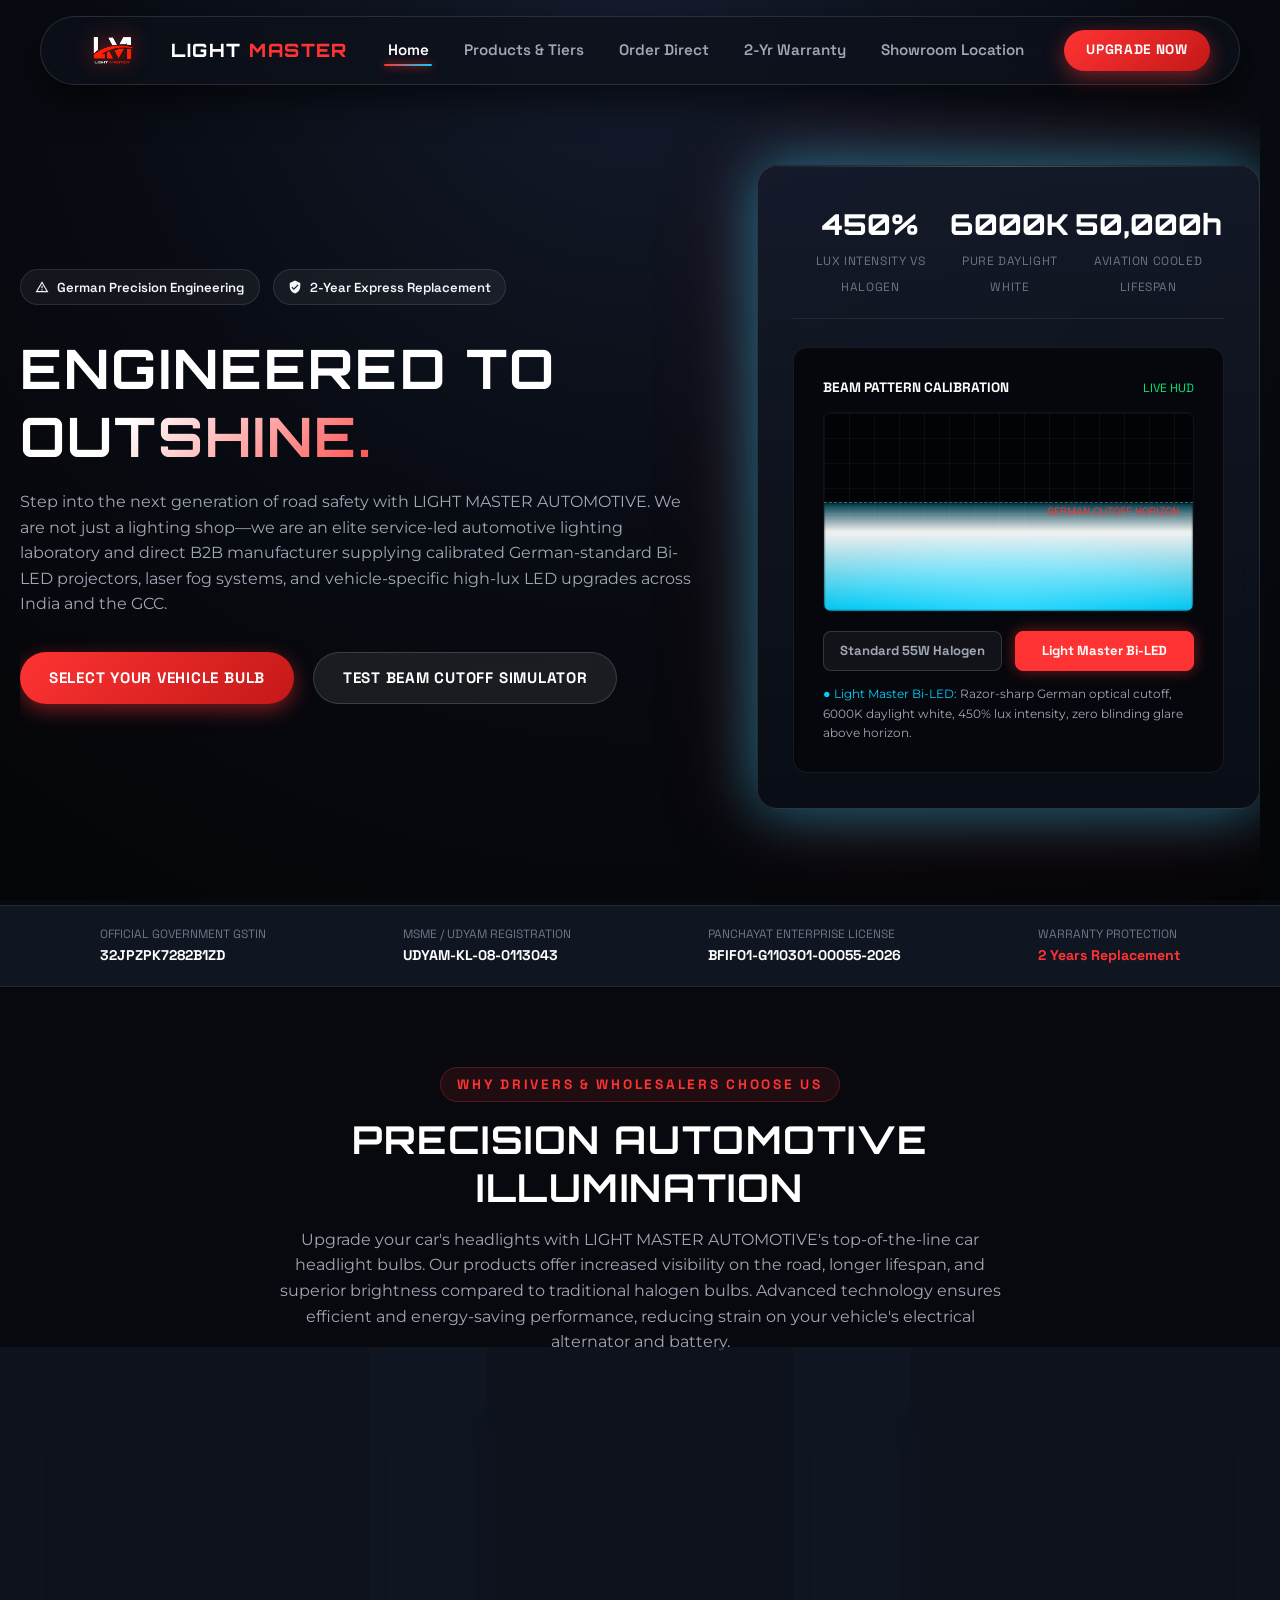
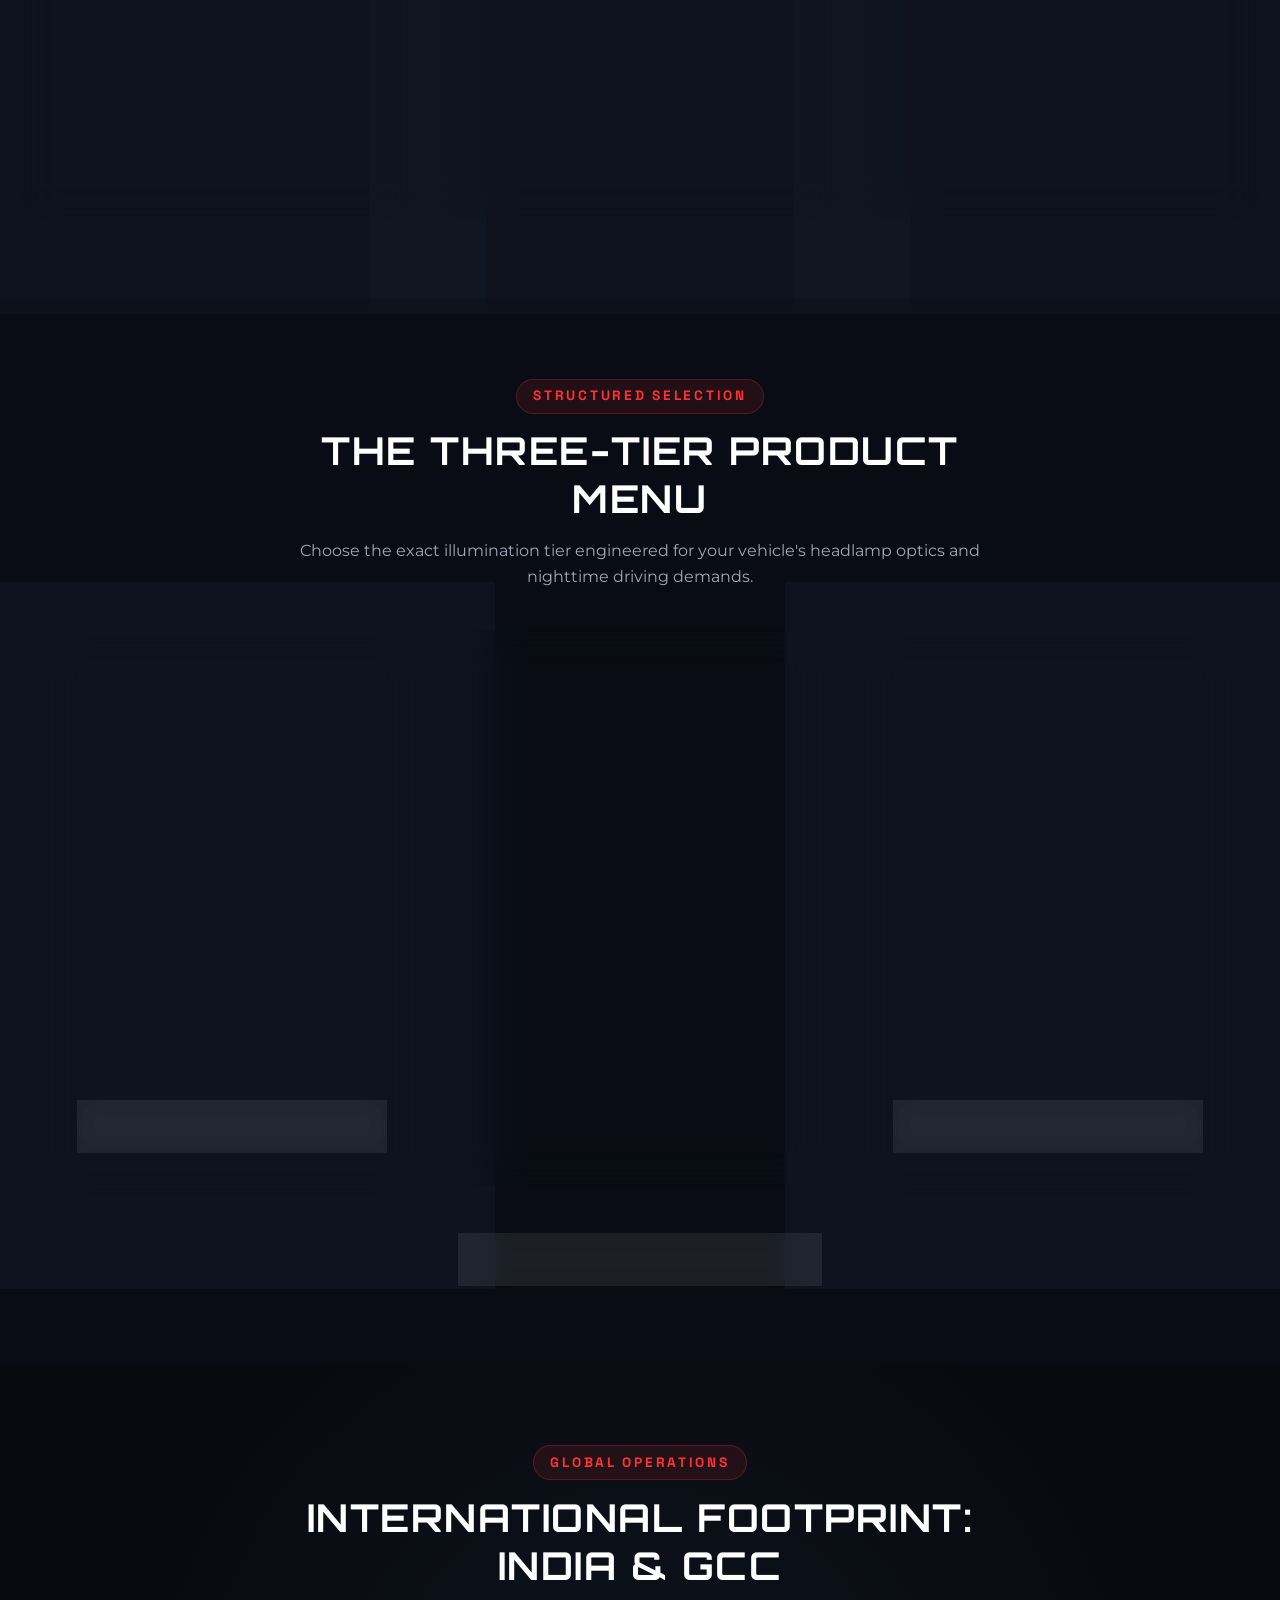
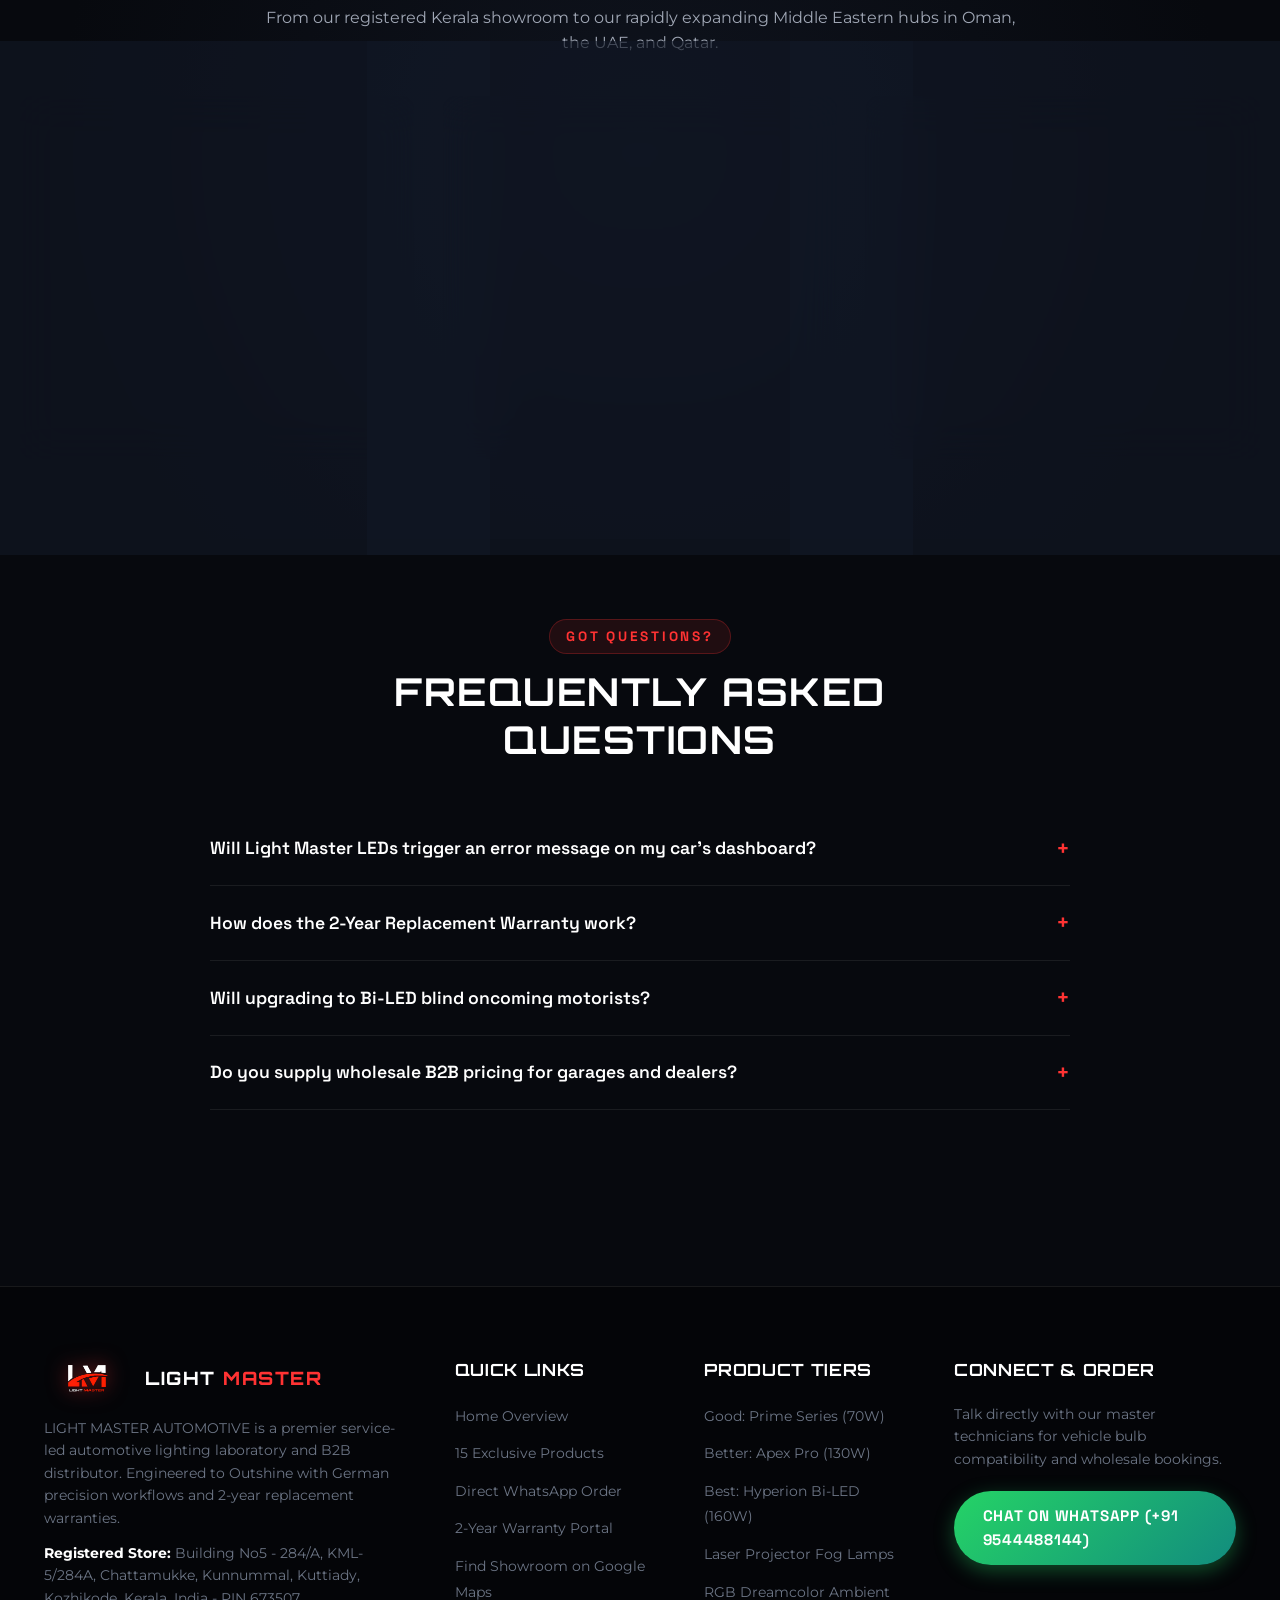
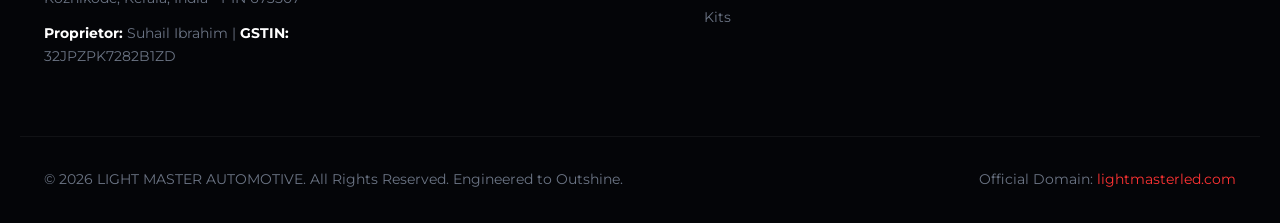
==== commit e1d31455: "Update index.html" ====
--- a/index.html
+++ b/index.html
@@ -1,6 +1,7 @@
 <!DOCTYPE html>
 <html lang="en">
 <head>
+  <meta name="google-site-verification" content="7NF_5Cgpilk3gGWOZZ4sdtAjuXPhDPJ6lAjmjhorN9k" />
   <meta charset="UTF-8">
   <meta name="viewport" content="width=device-width, initial-scale=1.0">
   <title>Light Master Automotive | German Tech LED Headlights</title>
--- a/css/style.css
+++ b/css/style.css
@@ -1078,3 +1078,74 @@
     text-align: center;
   }
 }
+
+/* ==========================================================================
+   URGENT MOBILE RESPONSIVENESS FIXES (Appended)
+   ========================================================================== */
+@media (max-width: 768px) {
+  /* 1. Header & Navigation Fixes */
+  .nav-dock {
+    padding: 0.6rem 1rem;
+  }
+  .brand-name {
+    font-size: 1rem; /* Scale down text */
+  }
+  .brand-logo-img {
+    height: 30px; /* Scale down logo */
+  }
+  .nav-actions {
+    display: none; /* Hide the bulky 'Upgrade Now' button in the sticky header on mobile to free up space */
+  }
+  
+  /* 2. Gauge Stats Row Fix (Prevent 450%6000K... squish) */
+  .gauge-row {
+    flex-direction: column;
+    gap: 1.2rem;
+    border-bottom: none;
+  }
+  .gauge-item {
+    border-bottom: 1px solid rgba(255, 255, 255, 0.08);
+    padding-bottom: 1rem;
+  }
+  .gauge-item:last-child {
+    border-bottom: none;
+    padding-bottom: 0;
+  }
+  .gauge-value {
+    font-size: 1.6rem;
+  }
+  
+  /* 3. Beam Simulator Buttons Fix */
+  .sim-controls {
+    flex-direction: column;
+    gap: 0.5rem;
+  }
+  .sim-btn {
+    padding: 0.8rem; /* Make them easier to tap on mobile */
+  }
+  
+  /* 4. Trust Badges & Specs Fix */
+  .trust-flex {
+    flex-direction: column;
+    align-items: center;
+    text-align: center;
+  }
+  .product-spec-row {
+    grid-template-columns: 1fr; /* Stack product specs vertically on small phones */
+  }
+  
+  /* 5. Fix Hero overlapping */
+  .hero-section {
+    padding-top: 2rem;
+  }
+}
+
+@media (max-width: 400px) {
+  .hero-badge-row {
+    flex-direction: column;
+    align-items: flex-start;
+  }
+  h1 {
+    font-size: 1.8rem;
+  }
+}
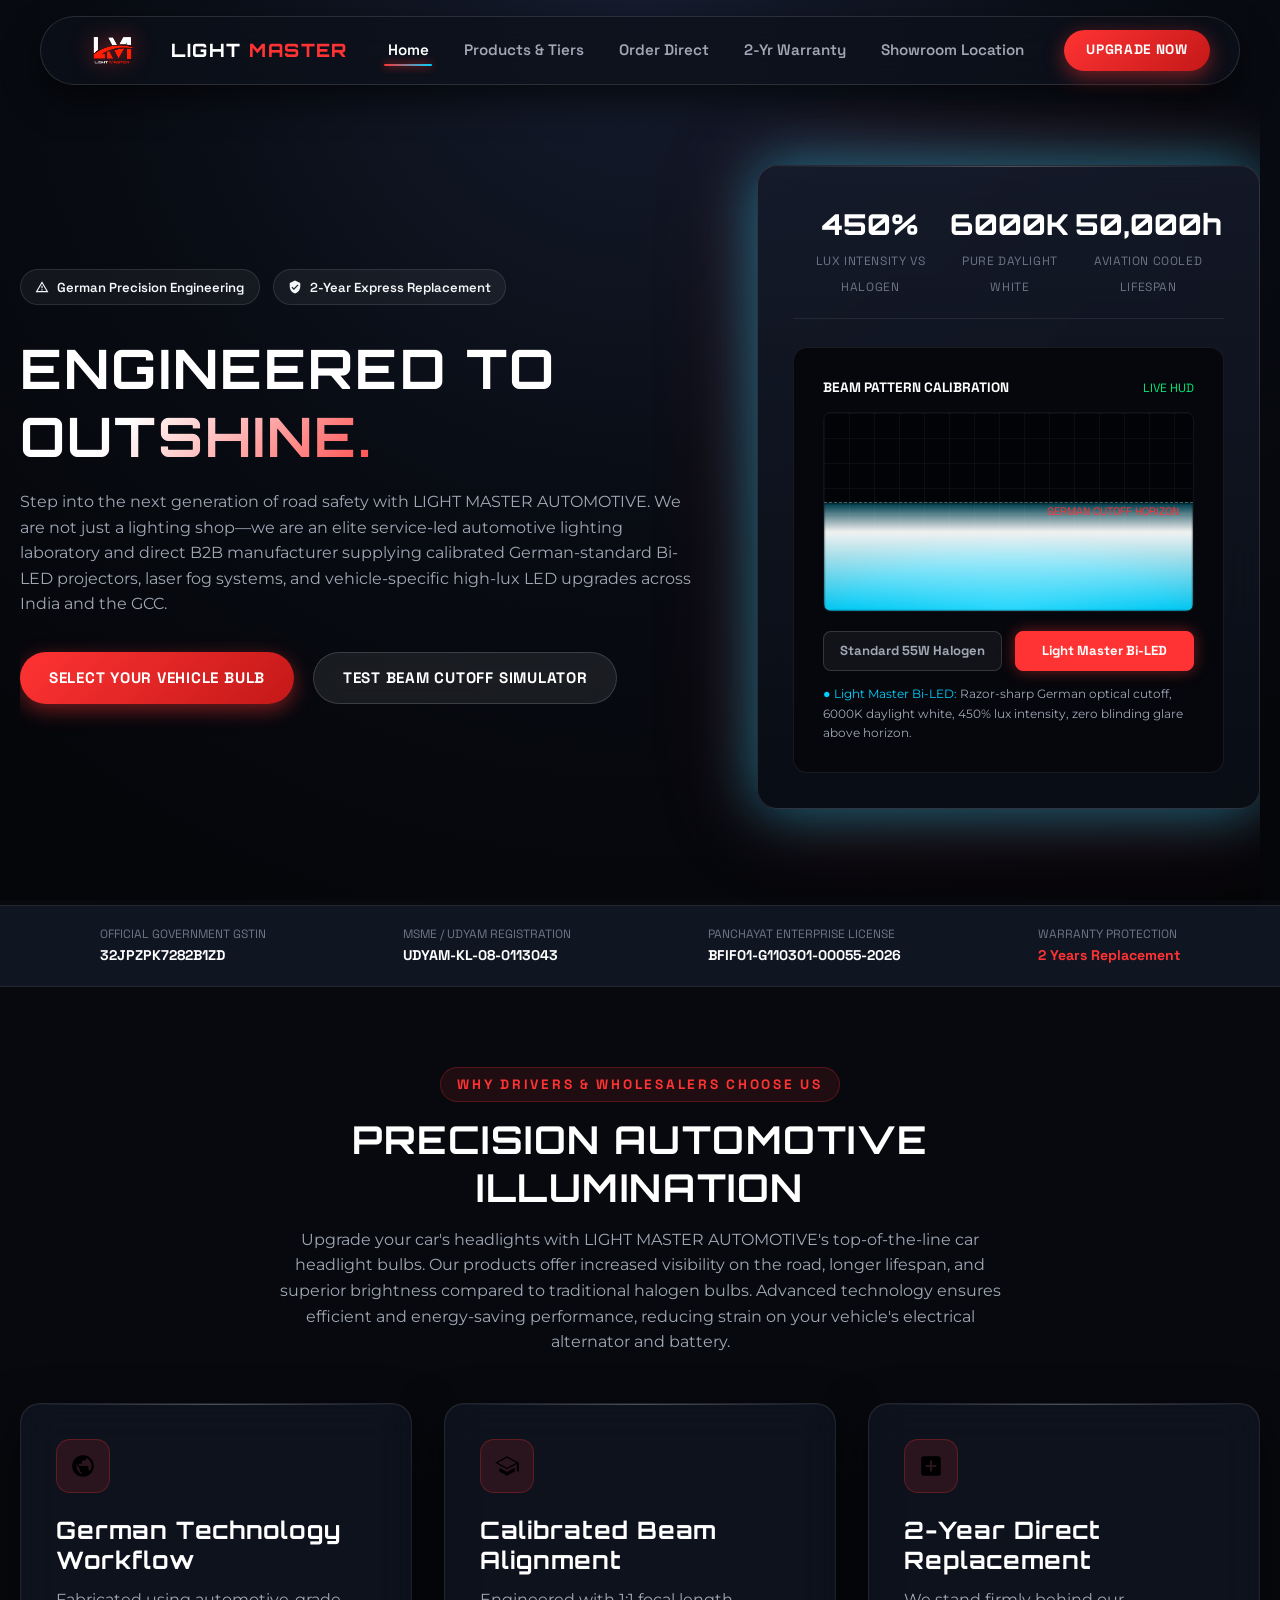
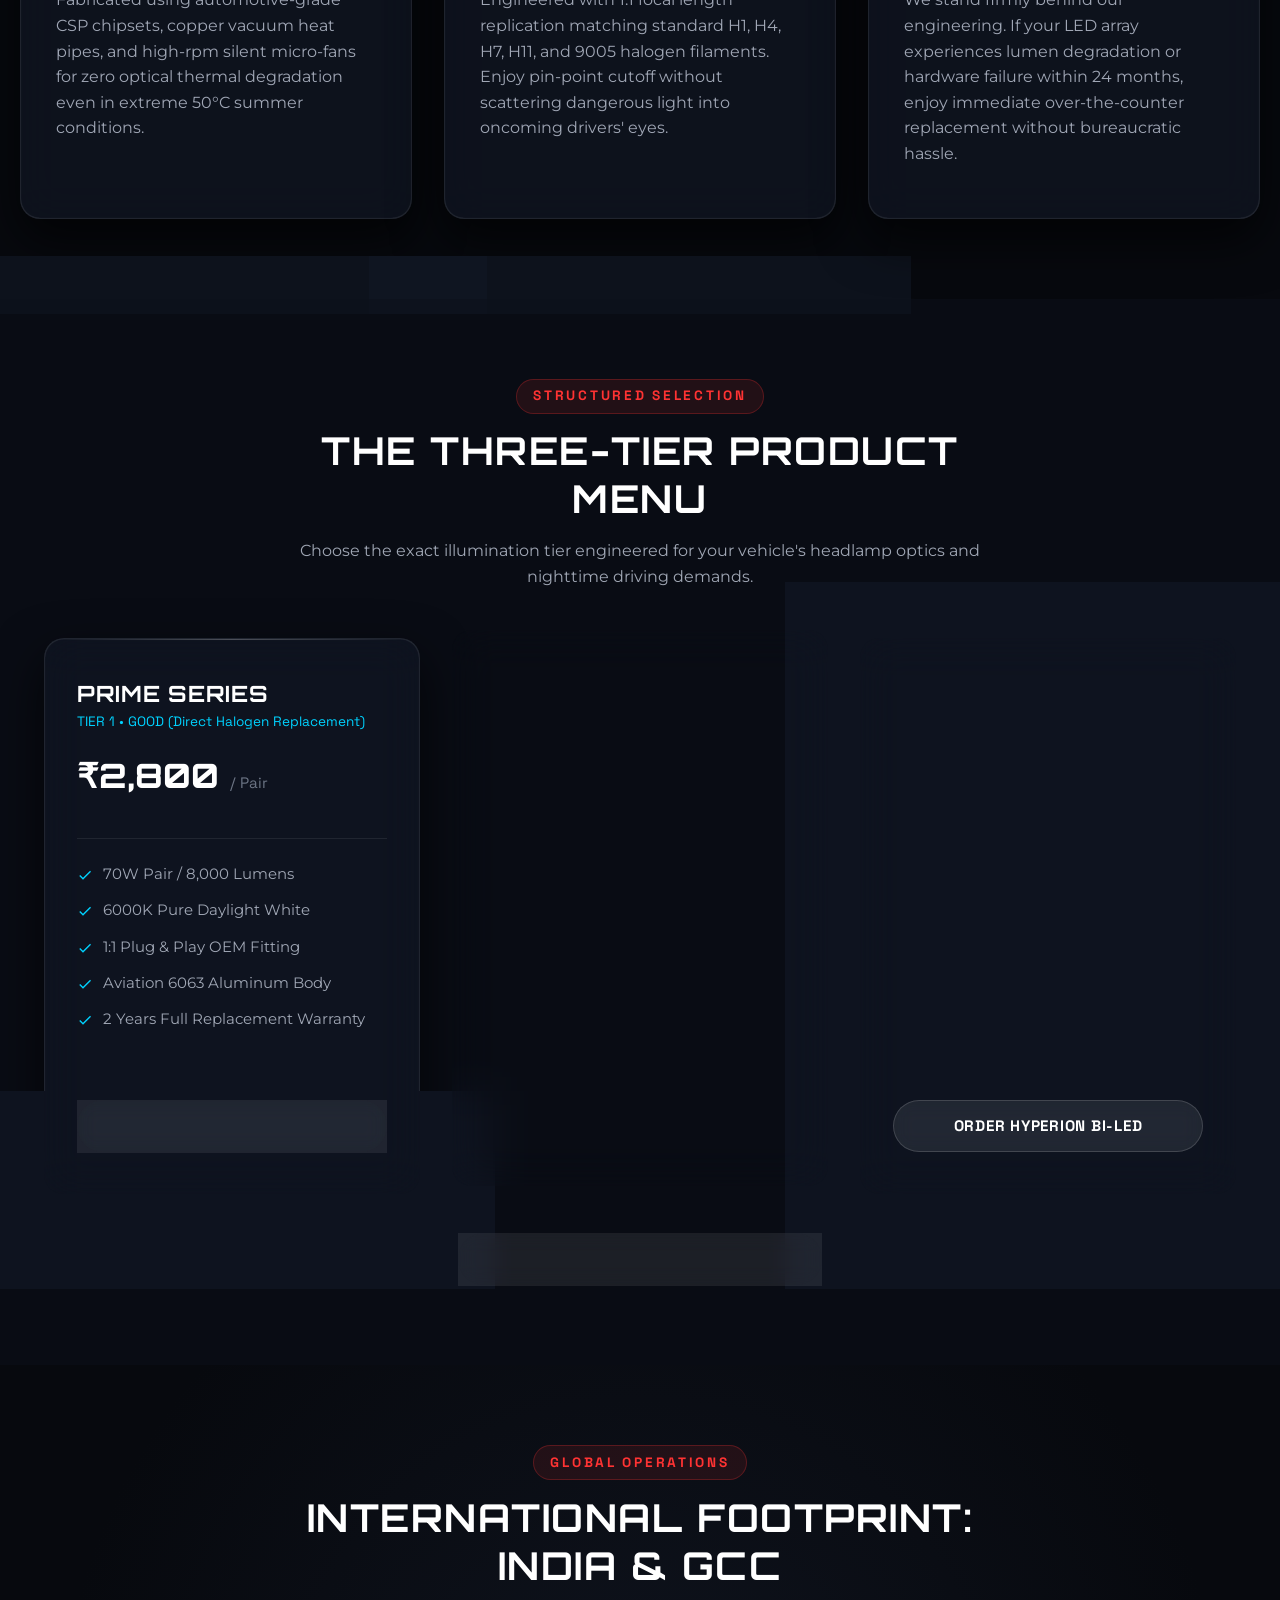
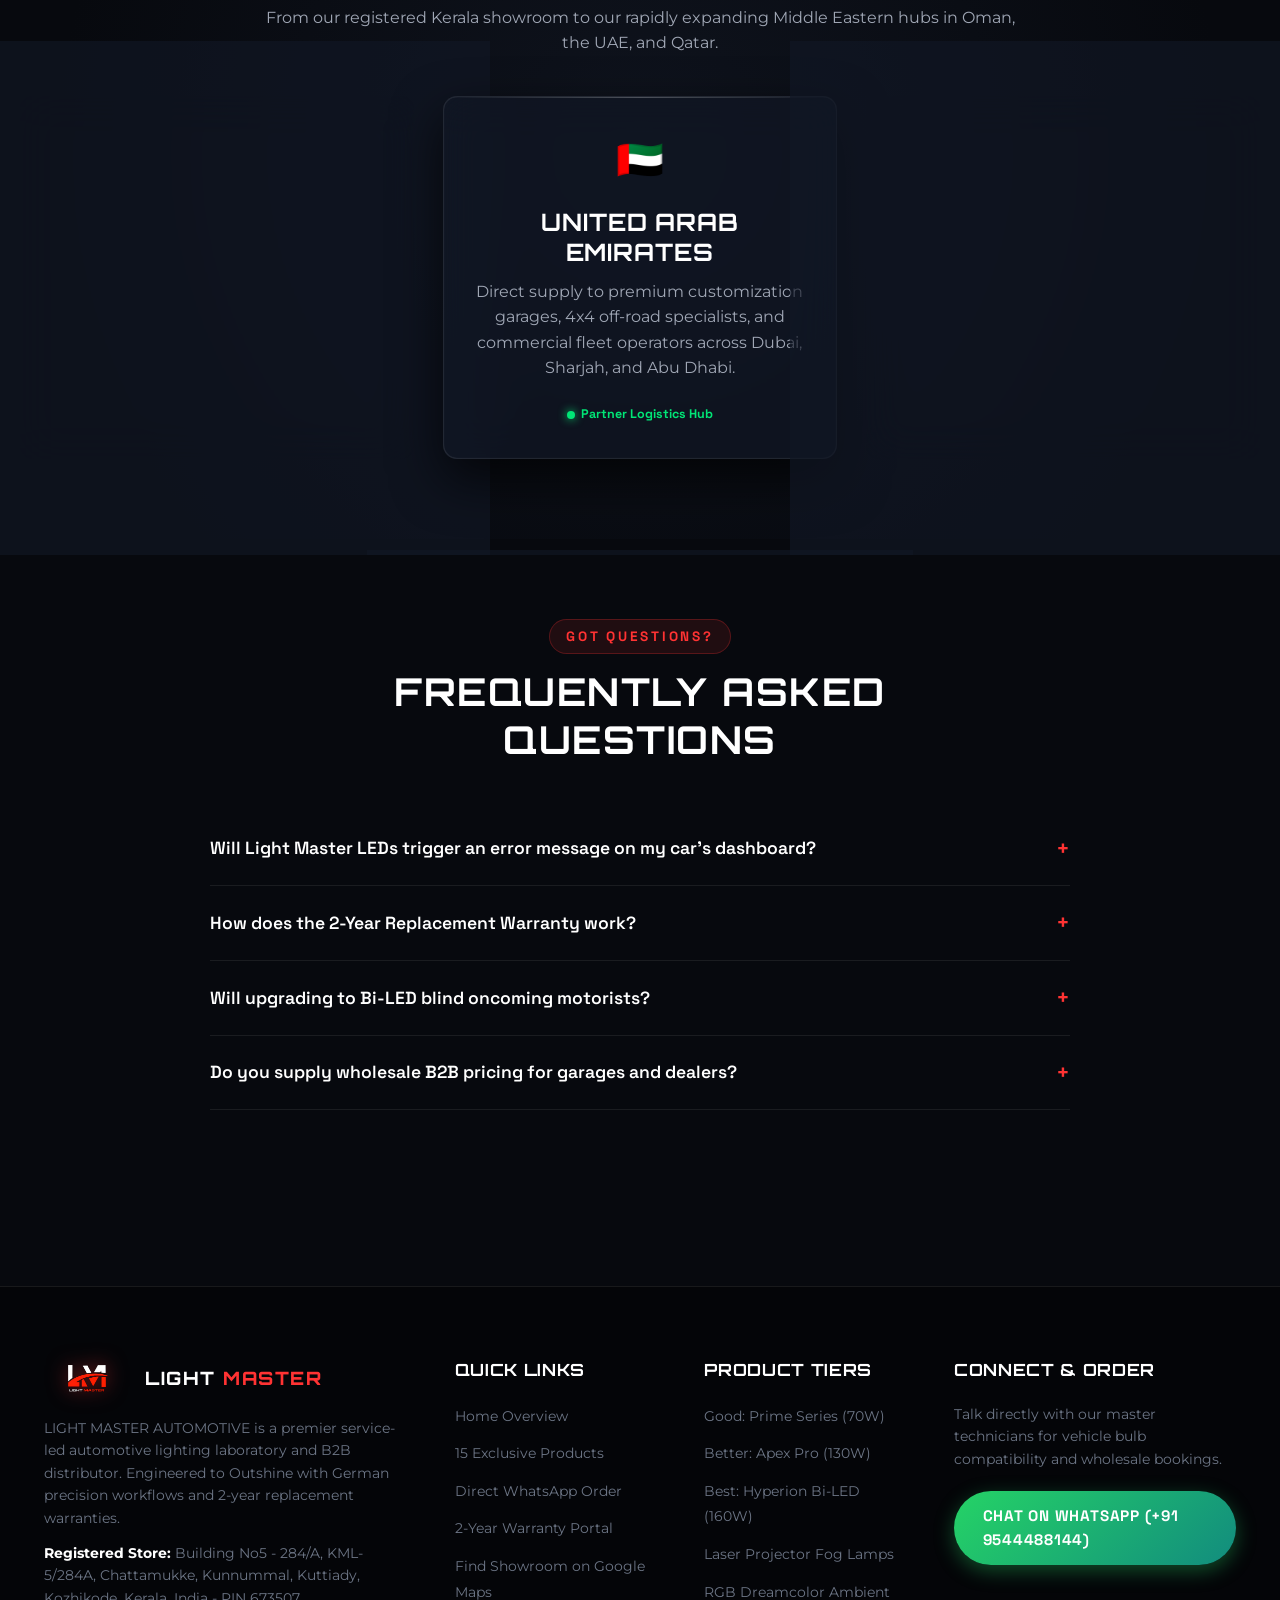
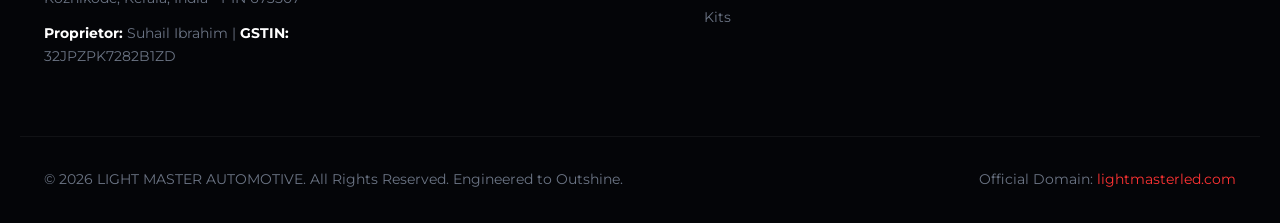
==== commit 60a50a85: "Update index.html" ====
--- a/index.html
+++ b/index.html
@@ -1,6 +1,15 @@
 <!DOCTYPE html>
 <html lang="en">
 <head>
+  <!-- Google tag (gtag.js) -->
+<script async src="https://www.googletagmanager.com/gtag/js?id=G-GGJ7GVFV9C"></script>
+<script>
+  window.dataLayer = window.dataLayer || [];
+  function gtag(){dataLayer.push(arguments);}
+  gtag('js', new Date());
+
+  gtag('config', 'G-GGJ7GVFV9C');
+</script>
   <meta name="google-site-verification" content="7NF_5Cgpilk3gGWOZZ4sdtAjuXPhDPJ6lAjmjhorN9k" />
   <meta charset="UTF-8">
   <meta name="viewport" content="width=device-width, initial-scale=1.0">
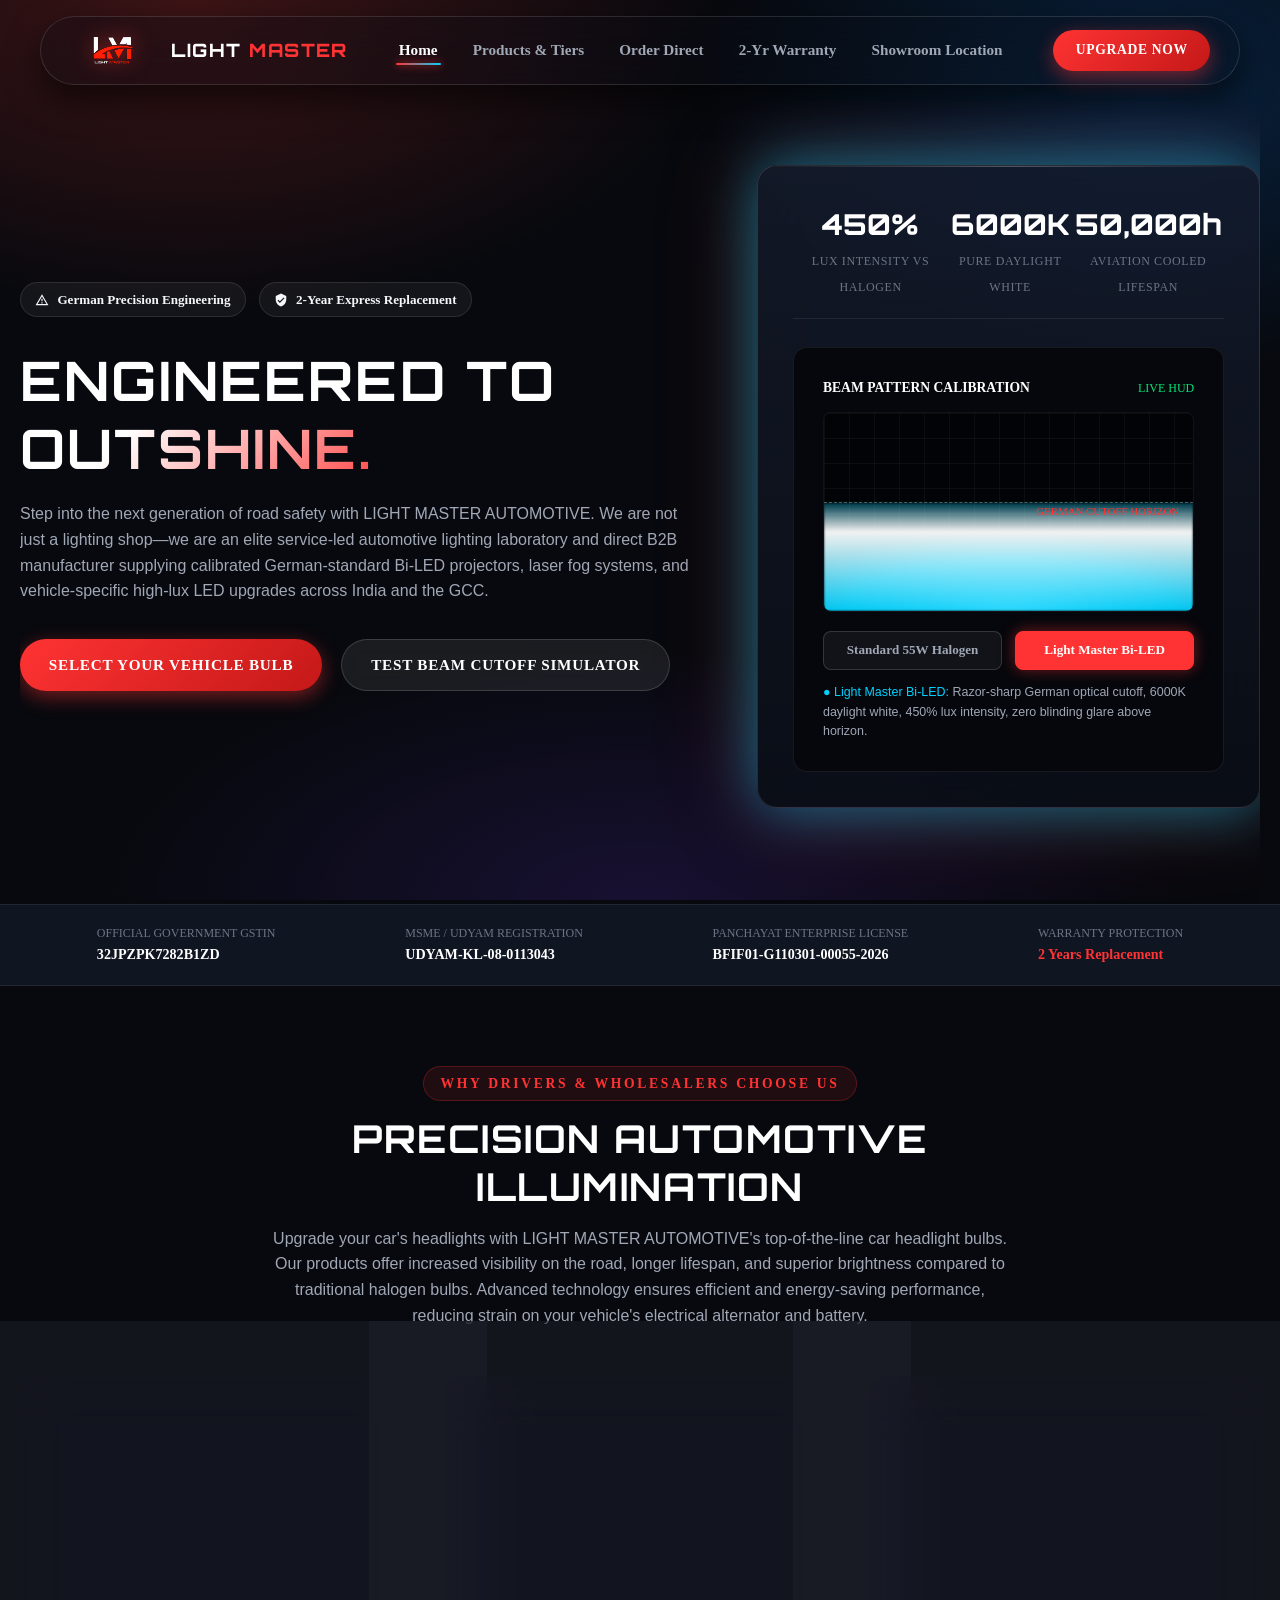
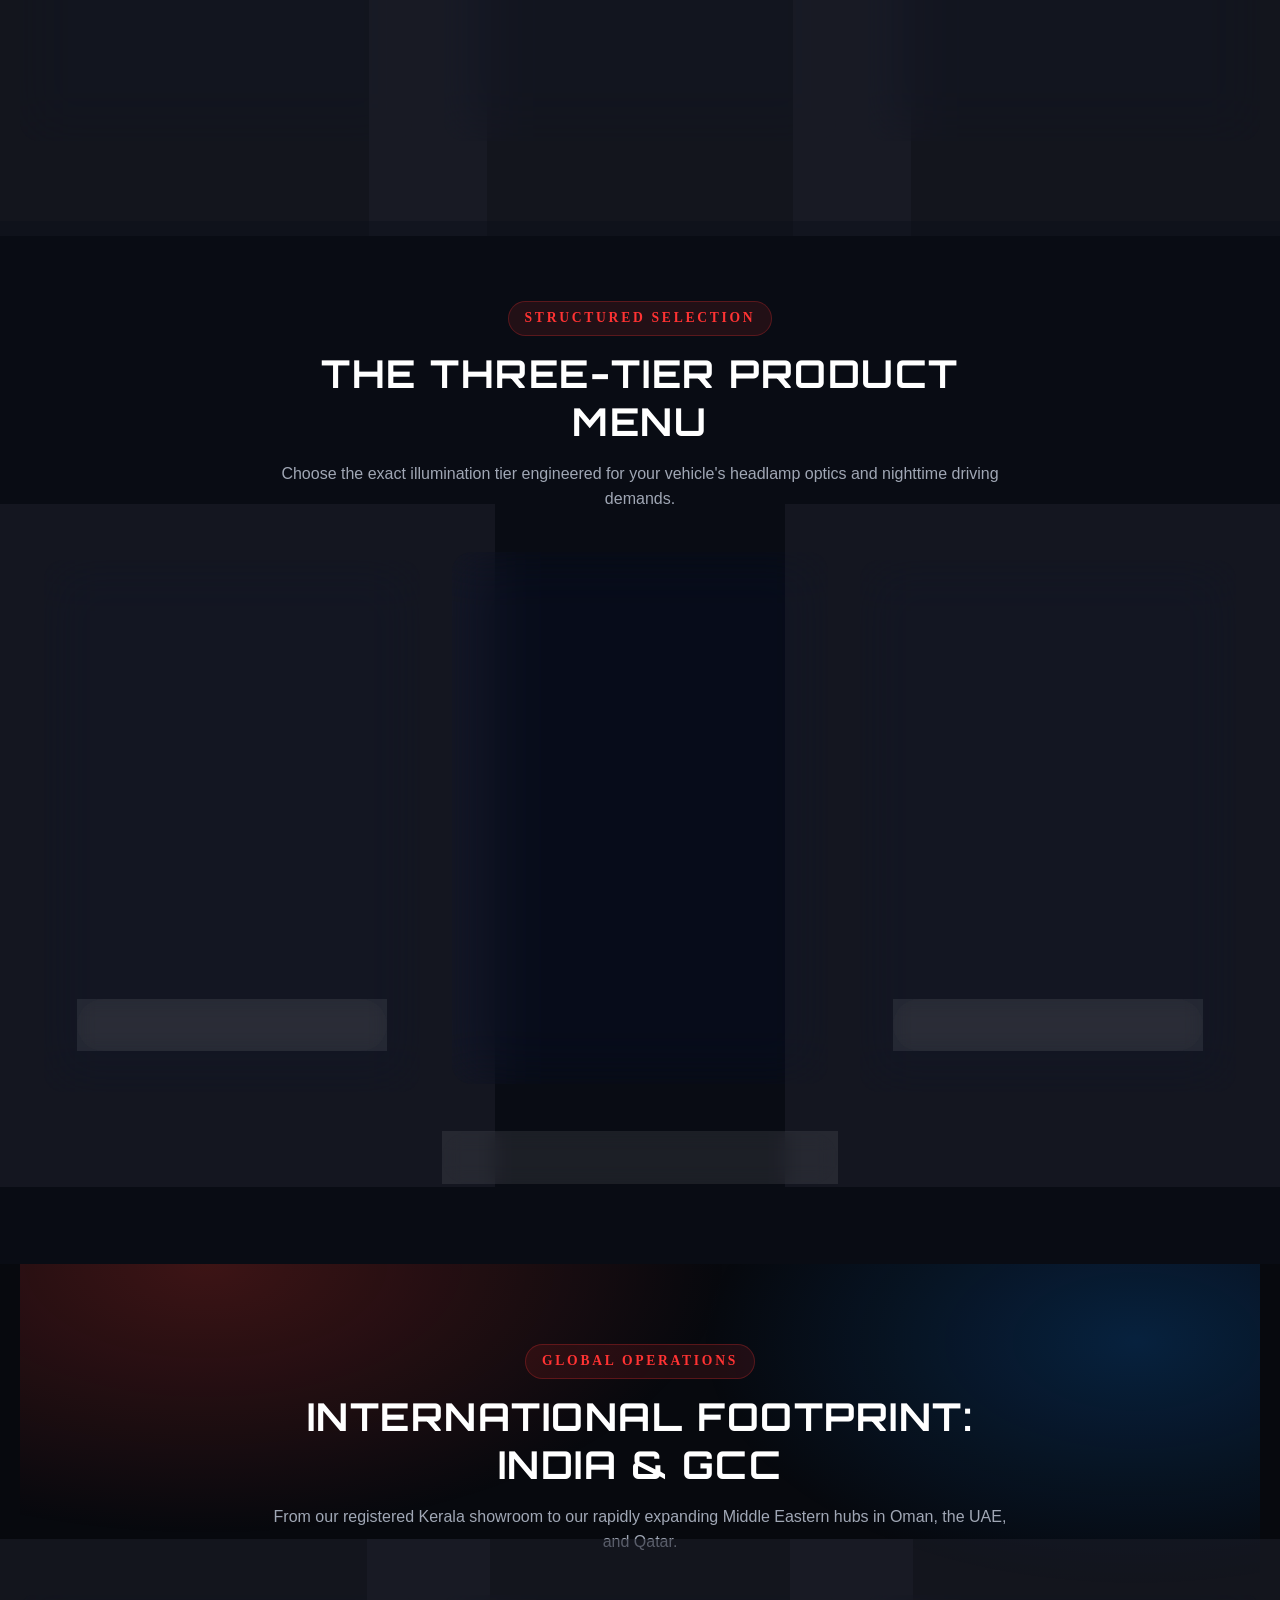
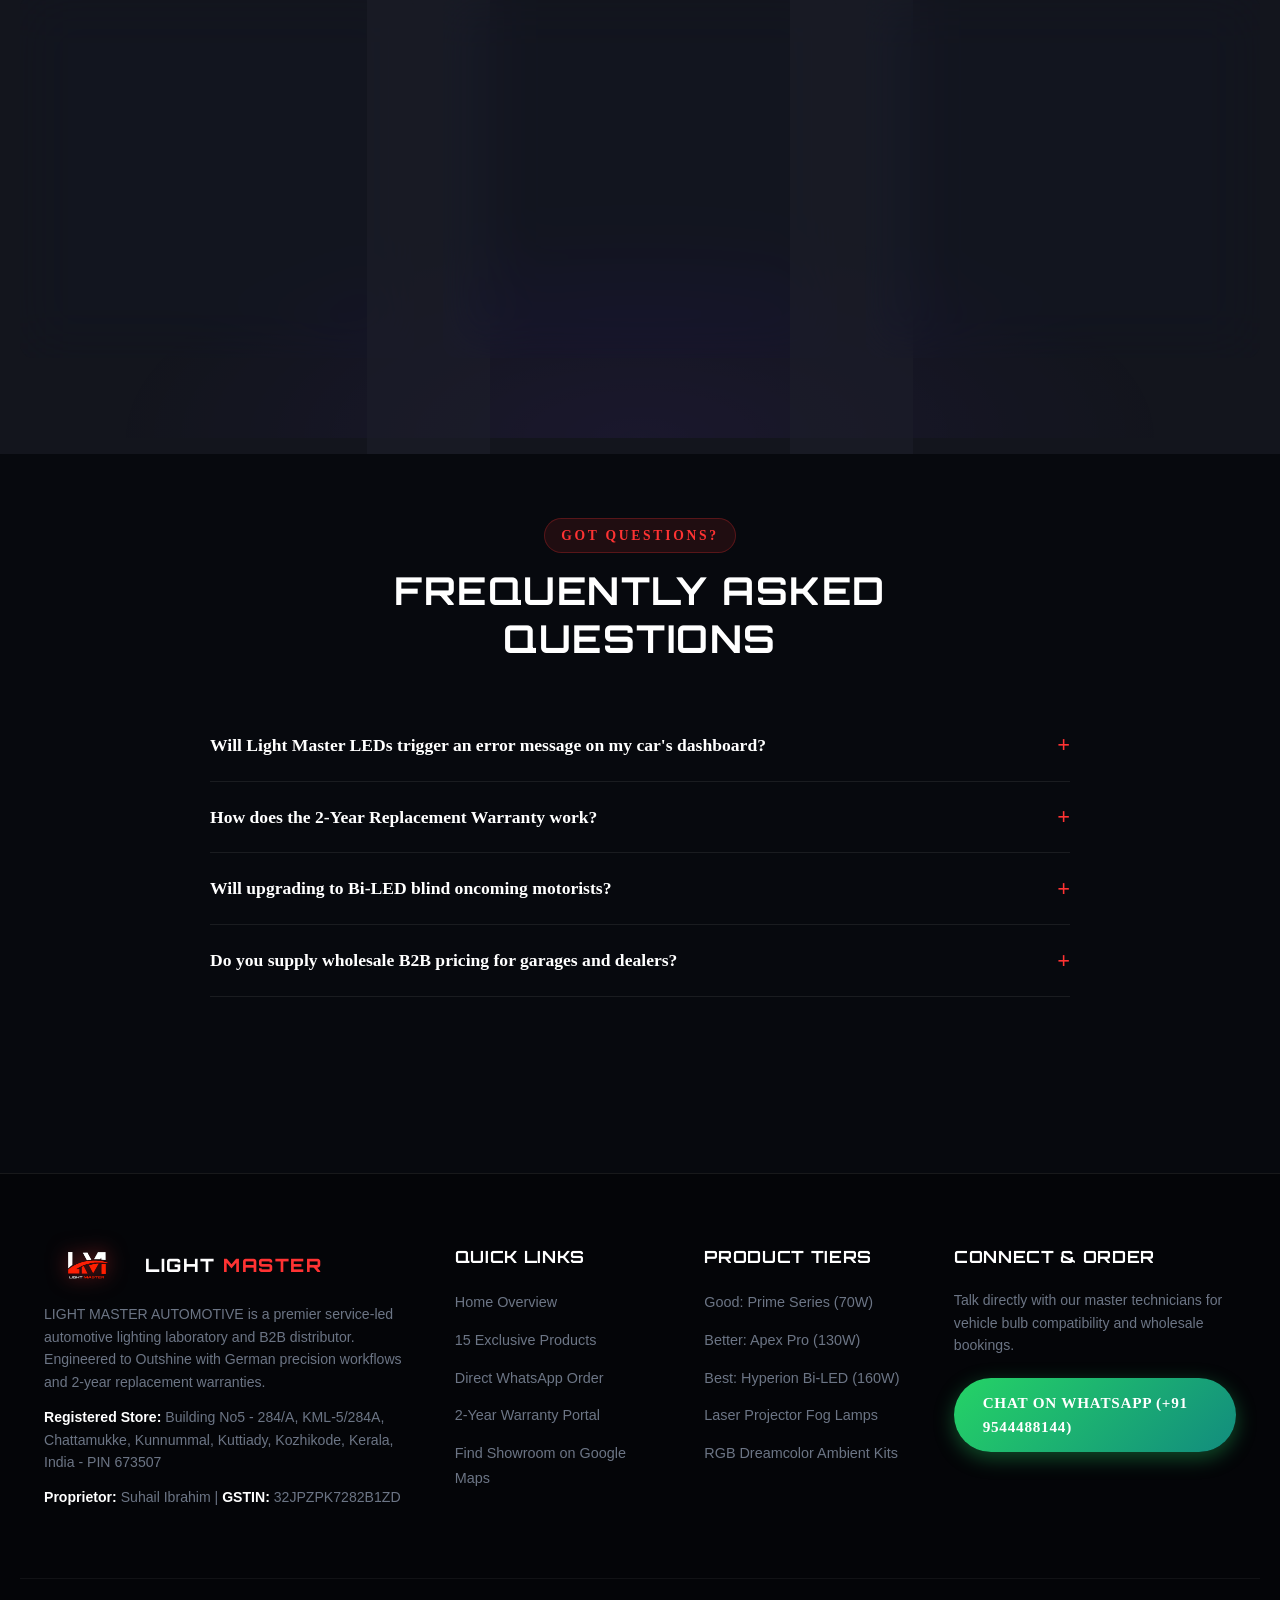
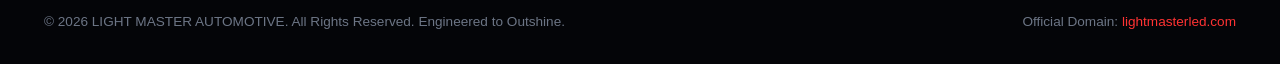
==== commit 527ba4e9: "Fix comment formatting for Google tag in index.html" ====
--- a/index.html
+++ b/index.html
@@ -1,7 +1,7 @@
 <!DOCTYPE html>
 <html lang="en">
 <head>
-  <!-- Google tag (gtag.js) -->
+<!-- Google tag (gtag.js) -->
 <script async src="https://www.googletagmanager.com/gtag/js?id=G-GGJ7GVFV9C"></script>
 <script>
   window.dataLayer = window.dataLayer || [];
@@ -9,6 +9,7 @@
   gtag('js', new Date());
 
   gtag('config', 'G-GGJ7GVFV9C');
+</script>
 </script>
   <meta name="google-site-verification" content="7NF_5Cgpilk3gGWOZZ4sdtAjuXPhDPJ6lAjmjhorN9k" />
   <meta charset="UTF-8">
--- a/css/style.css
+++ b/css/style.css
@@ -9,12 +9,12 @@
 :root {
   --bg-primary: #07090e;
   --bg-secondary: #0d111a;
-  --bg-card: rgba(18, 24, 38, 0.65);
-  --bg-card-hover: rgba(26, 34, 52, 0.85);
+  --bg-card: rgba(30,32,42,.55);
+  --bg-card-hover: rgba(20, 30, 50, 0.35);
   --glass-surface: rgba(255, 255, 255, 0.04);
-  --glass-border: rgba(255, 255, 255, 0.08);
+  --glass-border: rgba(255, 255, 255, 0.15);
   --glass-border-bright: rgba(255, 59, 48, 0.4);
-  --glass-blur: blur(20px);
+  --glass-blur: blur(28px) saturate(180%);
   
   --accent-red: #ff3333;
   --accent-red-glow: rgba(255, 51, 51, 0.45);
@@ -29,8 +29,8 @@
   --text-white: #ffffff;
   
   --font-heading: 'Orbitron', -apple-system, BlinkMacSystemFont, sans-serif;
-  --font-body: 'Montserrat', -apple-system, BlinkMacSystemFont, sans-serif;
-  --font-accent: 'Space Grotesk', -apple-system, BlinkMacSystemFont, sans-serif;
+  --font-body: 'Vollkorn', -apple-system, BlinkMacSystemFont, sans-serif;
+  --font-accent: 'Vollkorn', serif;
   
   --radius-sm: 8px;
   --radius-md: 14px;
@@ -59,7 +59,7 @@
 
 body {
   font-family: var(--font-body);
-  background: radial-gradient(circle at 50% 0%, #151c2e 0%, #080b12 50%, #040508 100%);
+  background: radial-gradient(60% 50% at 15% 0,rgba(255,59,48,.22),transparent 70%),radial-gradient(50% 45% at 90% 10%,rgba(10,132,255,.2),transparent 70%),radial-gradient(60% 40% at 50% 100%,rgba(120,60,255,.15),transparent 70%);;
   background-attachment: fixed;
   color: var(--text-main);
   line-height: 1.6;
@@ -190,7 +190,7 @@
   align-items: center;
   justify-content: space-between;
   padding: 0.8rem 1.8rem;
-  background: rgba(13, 17, 26, 0.75);
+  background: rgba(10, 15, 25, 0.3);
   backdrop-filter: blur(28px);
   -webkit-backdrop-filter: blur(28px);
   border: 1px solid rgba(255, 255, 255, 0.12);
@@ -488,7 +488,7 @@
 
 /* Halogen Beam: Yellowish, diffuse, scattered, high glare above cutoff */
 .beam-halogen {
-  background: radial-gradient(ellipse 90% 70% at 50% 100%, rgba(255, 204, 77, 0.75) 0%, rgba(245, 166, 35, 0.45) 45%, rgba(245, 166, 35, 0.15) 75%, transparent 100%);
+  background: radial-gradient(60% 50% at 15% 0,rgba(255,59,48,.22),transparent 70%),radial-gradient(50% 45% at 90% 10%,rgba(10,132,255,.2),transparent 70%),radial-gradient(60% 40% at 50% 100%,rgba(120,60,255,.15),transparent 70%);;
   filter: blur(12px);
 }
 
@@ -729,7 +729,7 @@
 
 /* GCC Expansion & Map Grid */
 .gcc-map-section {
-  background: radial-gradient(circle at 50% 50%, rgba(26, 34, 52, 0.4) 0%, transparent 80%);
+  background: radial-gradient(60% 50% at 15% 0,rgba(255,59,48,.22),transparent 70%),radial-gradient(50% 45% at 90% 10%,rgba(10,132,255,.2),transparent 70%),radial-gradient(60% 40% at 50% 100%,rgba(120,60,255,.15),transparent 70%);;
 }
 
 .gcc-grid {
@@ -795,7 +795,7 @@
 .form-control, .form-select, .form-textarea {
   width: 100%;
   padding: 0.95rem 1.2rem;
-  background: rgba(8, 12, 20, 0.8);
+  background: rgba(5, 8, 15, 0.3);
   border: 1px solid rgba(255, 255, 255, 0.14);
   border-radius: var(--radius-md);
   color: var(--text-white);
